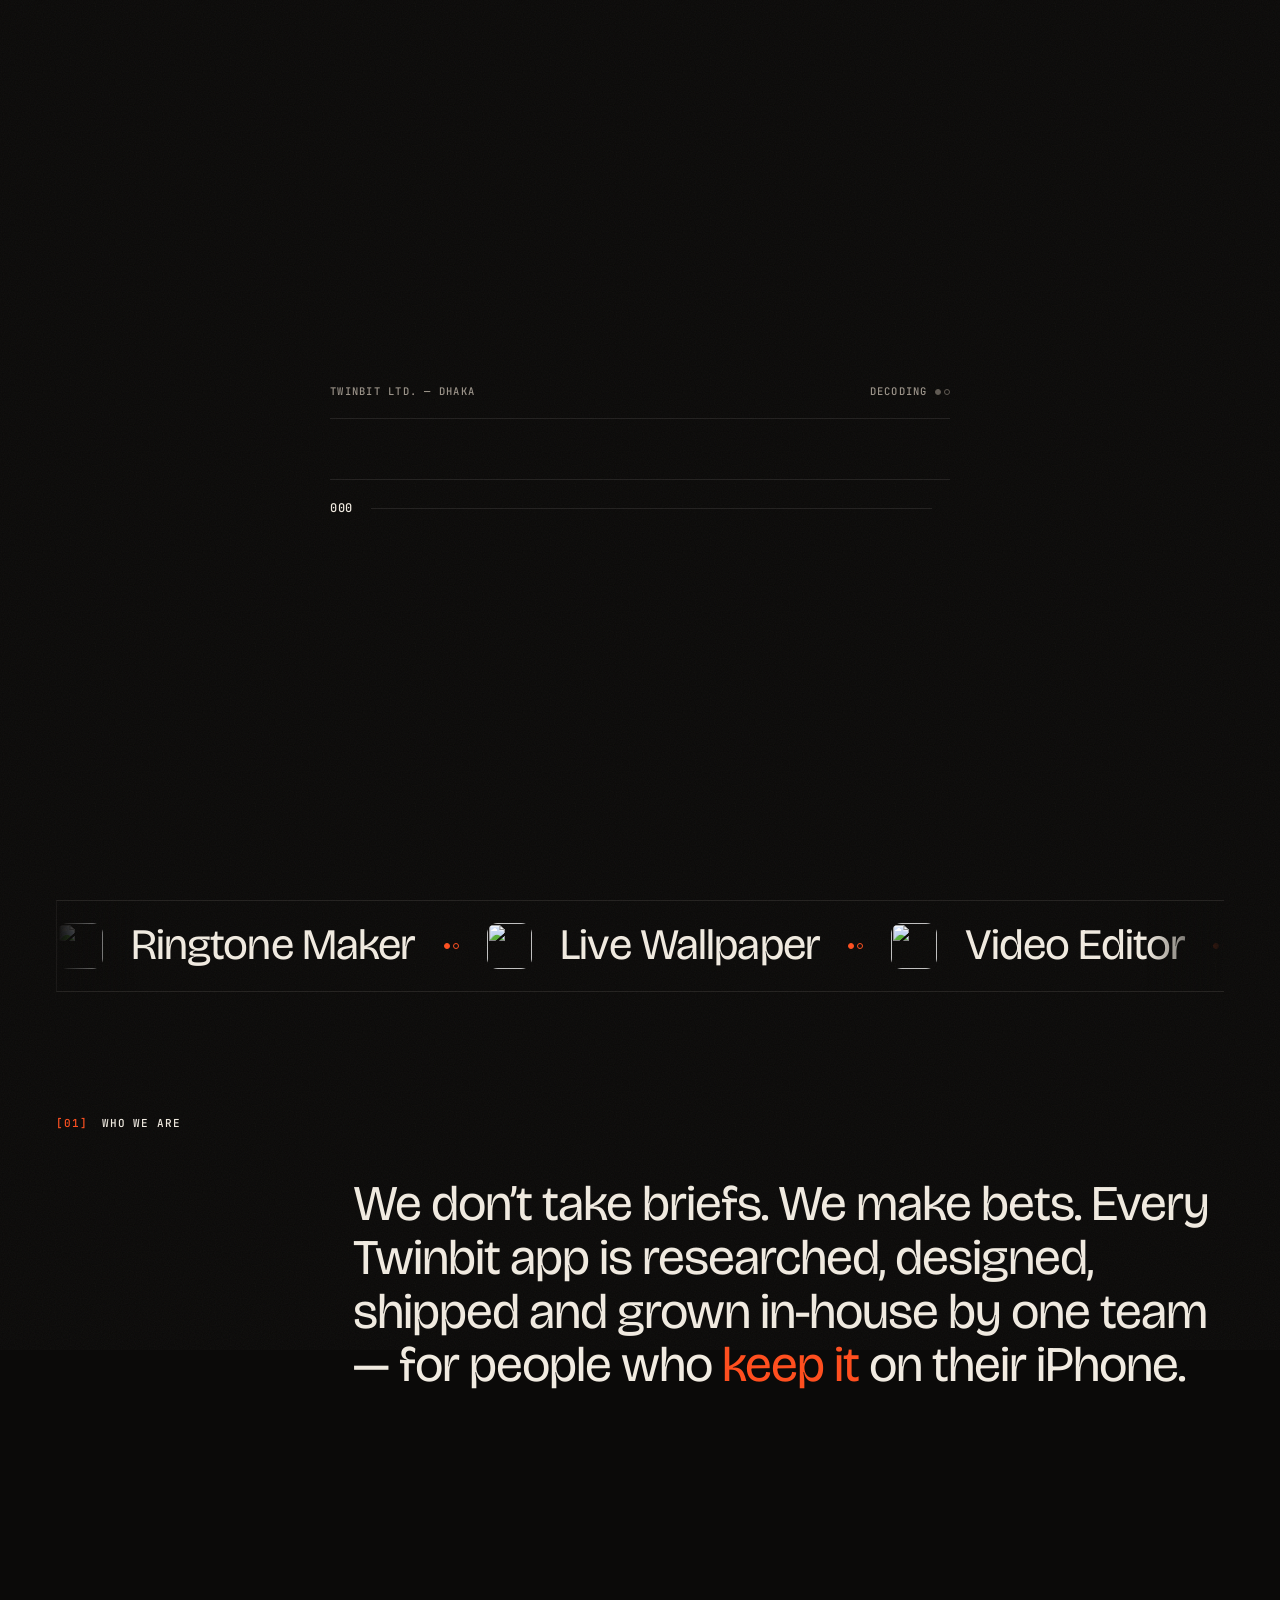
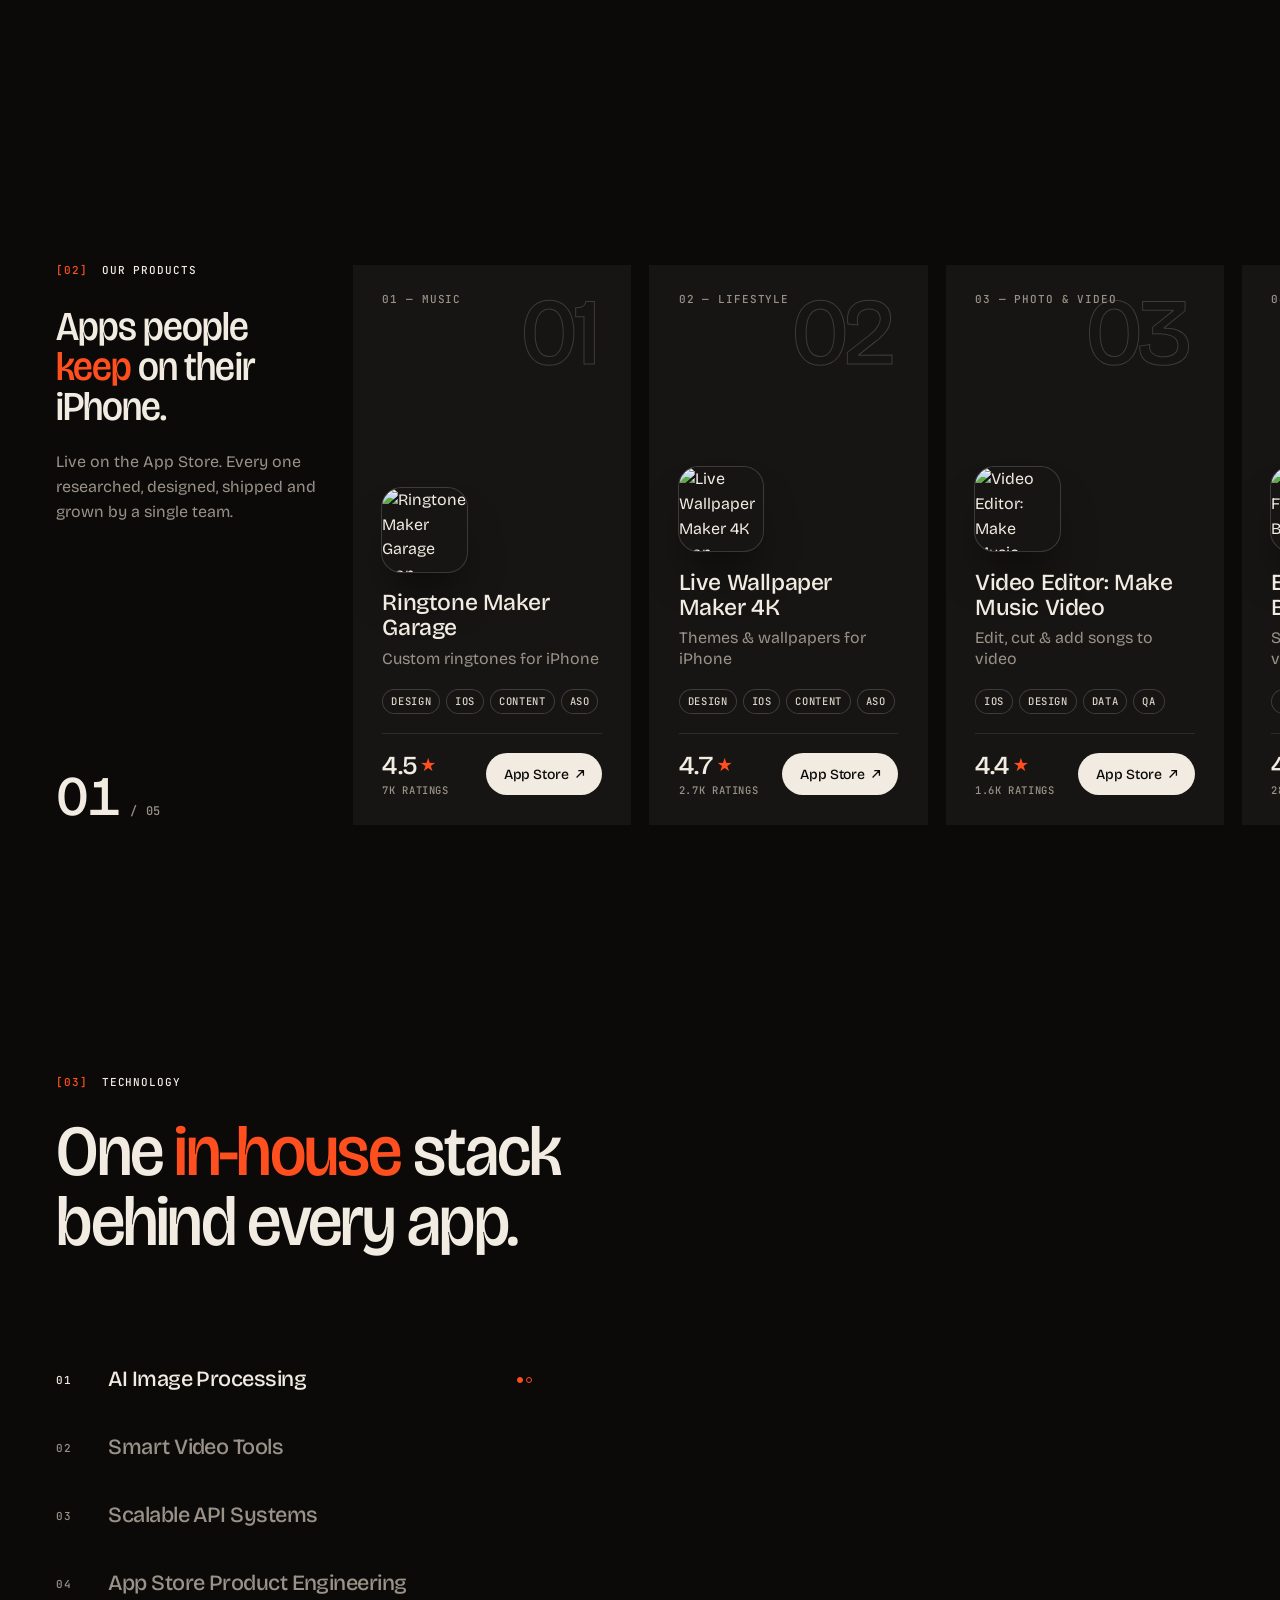
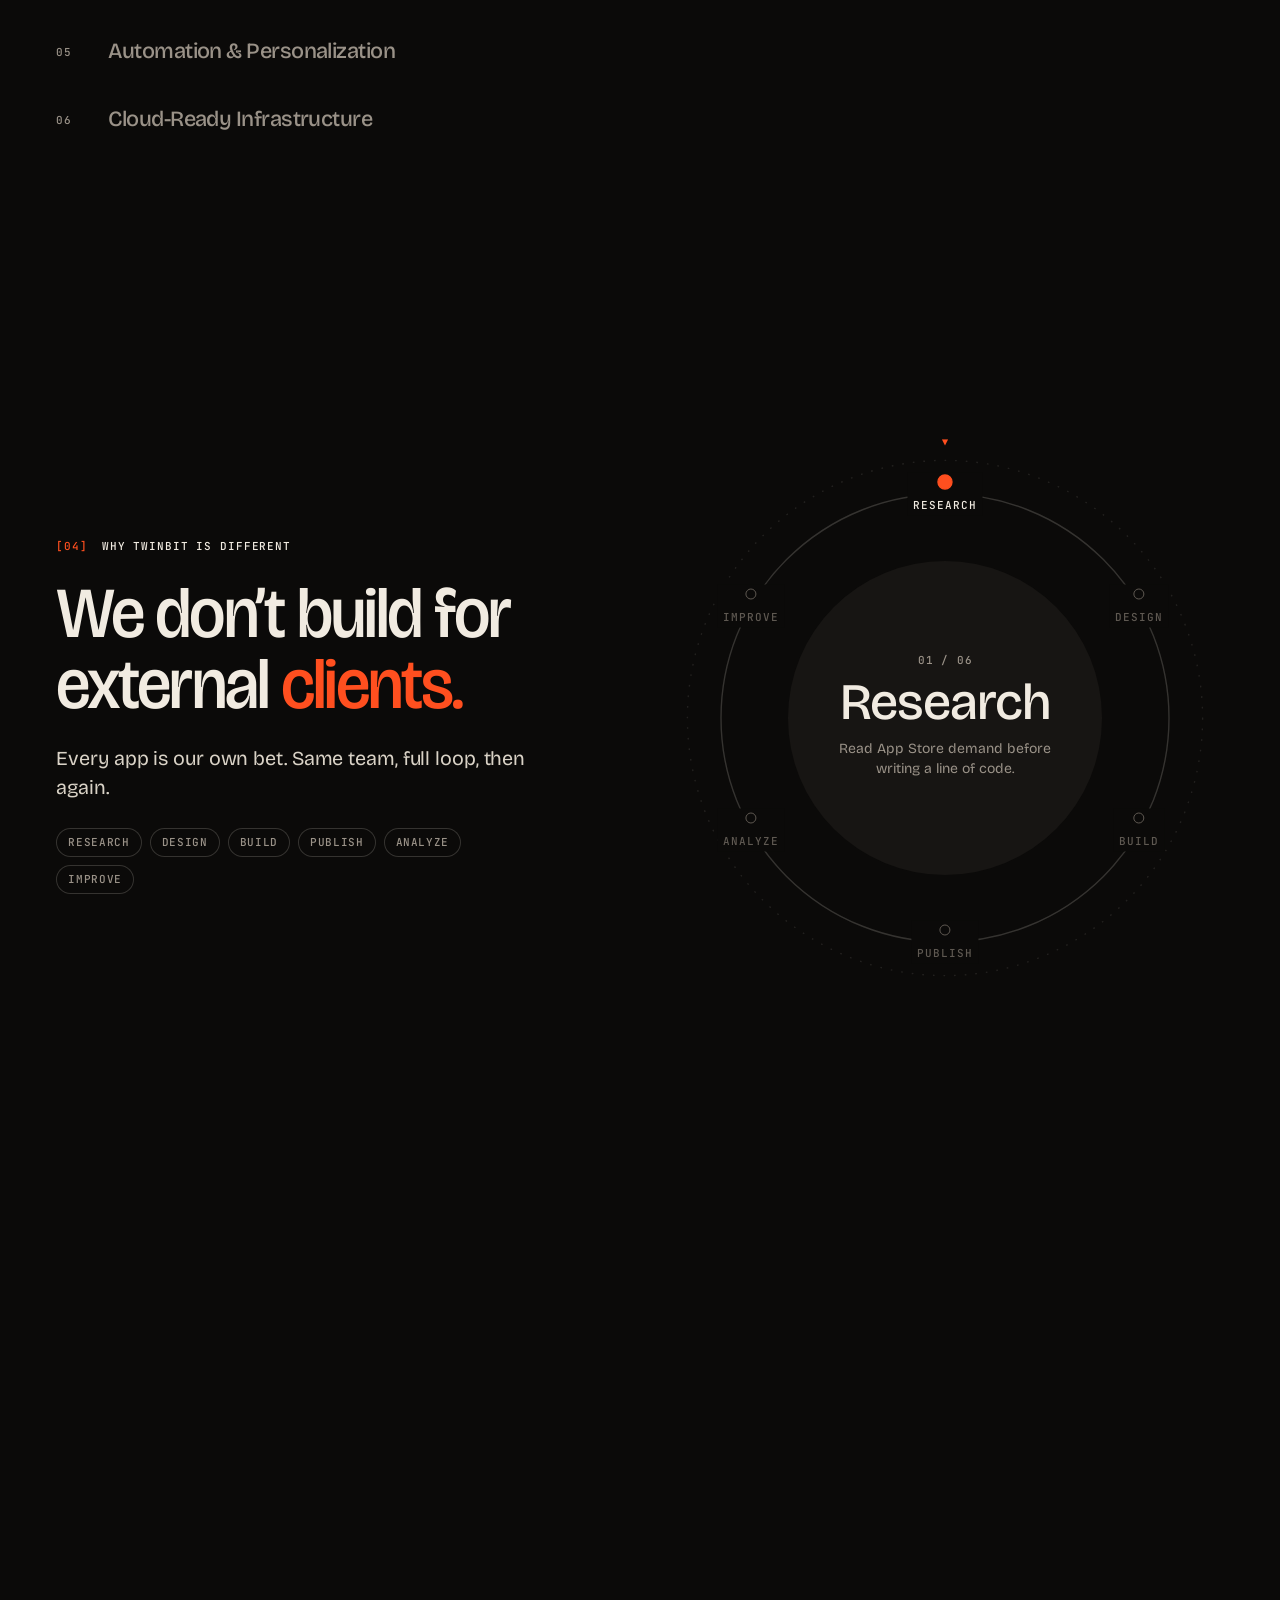
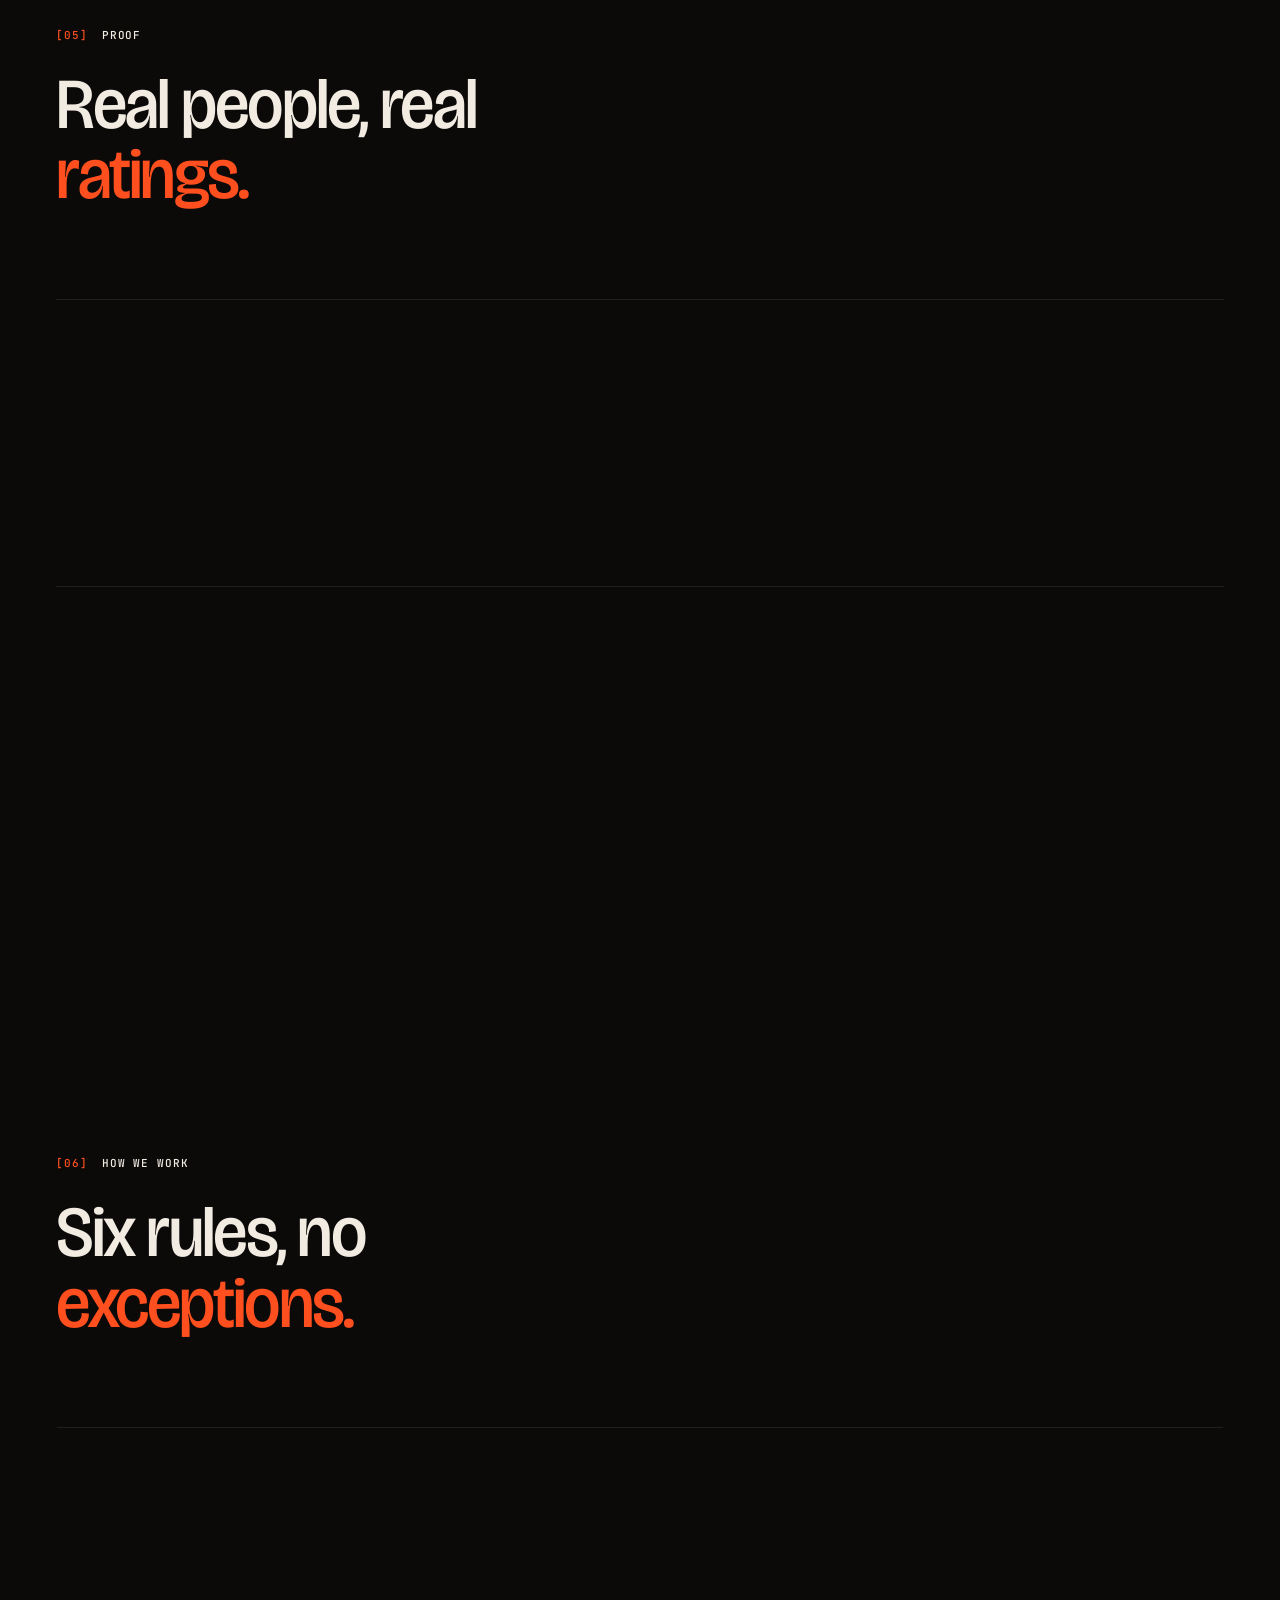
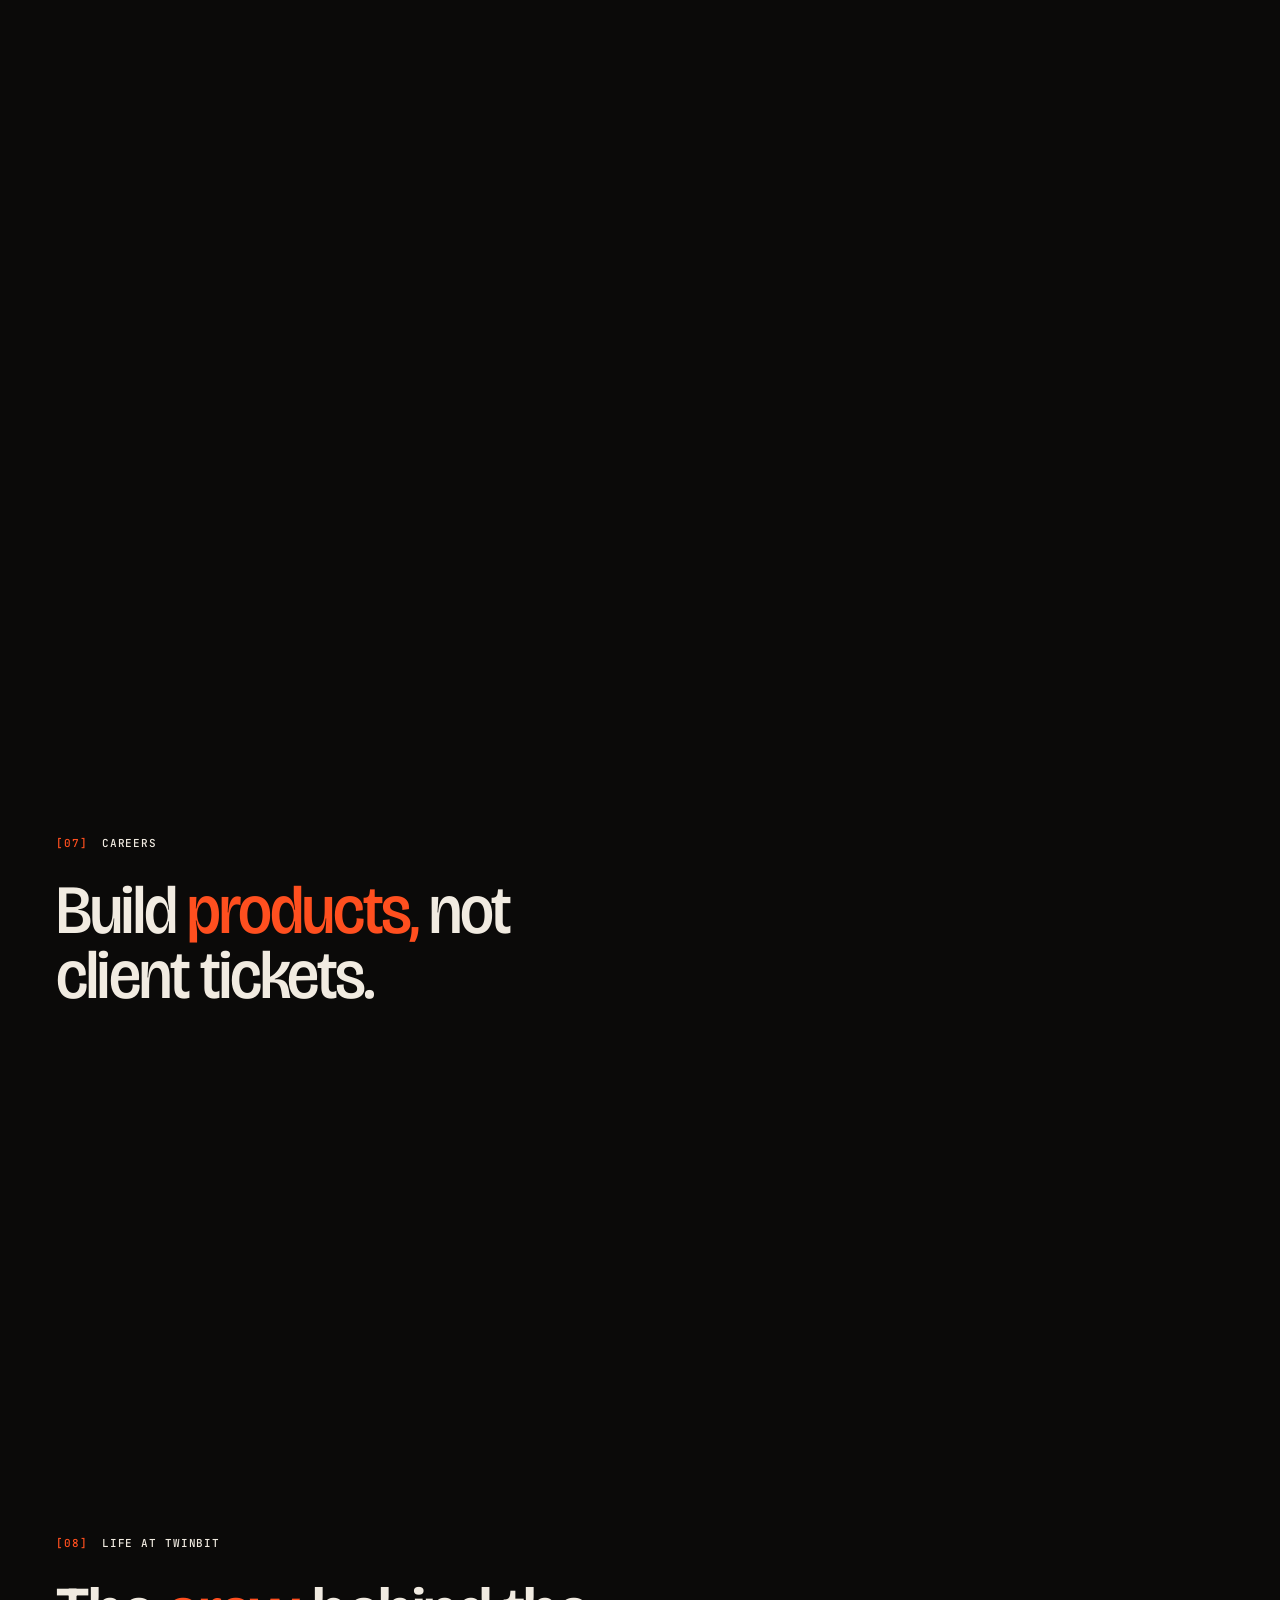
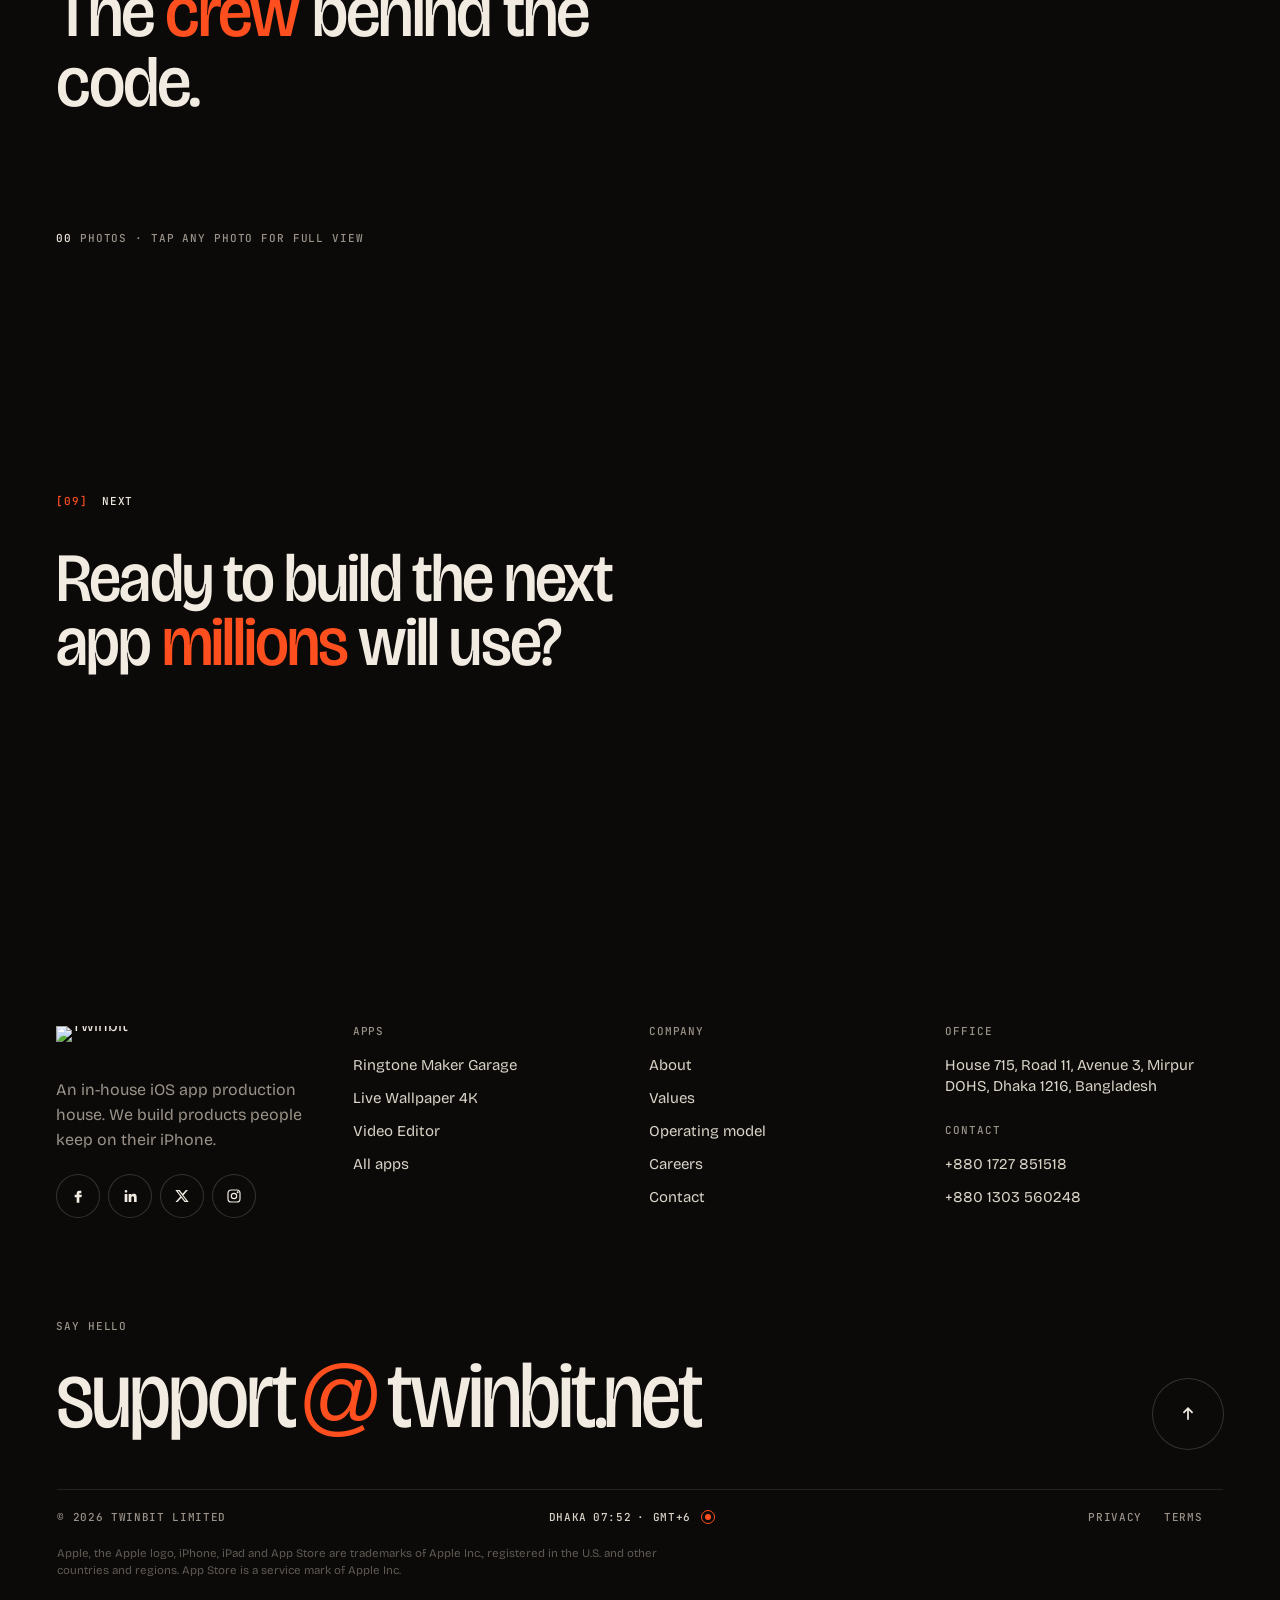
==== index.html @ 11b88d13 "Add files via upload" ====
<!doctype html>
<html lang="en" class="no-js">
<head>
<meta charset="utf-8">
<meta name="viewport" content="width=device-width,initial-scale=1,viewport-fit=cover">
<title>Twinbit — iOS app production house</title>
<meta name="description" content="Twinbit creates, publishes and grows its own iOS apps on the App Store, from Bangladesh, for global users. No client work.">
<meta name="theme-color" content="#0b0a09">
<link rel="preconnect" href="https://fonts.googleapis.com">
<link rel="preconnect" href="https://fonts.gstatic.com" crossorigin>
<link href="https://fonts.googleapis.com/css2?family=Bricolage+Grotesque:opsz,wdth,wght@12..96,75..100,300..700&family=Instrument+Serif:ital@0;1&family=JetBrains+Mono:wght@400;500;600&display=swap" rel="stylesheet">
<link rel="stylesheet" href="styles.css?v=1795187639">
<script>document.documentElement.classList.replace('no-js','js');
/* theme before first paint: saved choice, else dark (brand default) */
(function(){try{var t=localStorage.getItem('tb-theme');}catch(e){}var d=document.documentElement;d.dataset.theme=t==='light'?'light':'dark';document.querySelector('meta[name=theme-color]').content=d.dataset.theme==='light'?'#f3eee6':'#0b0a09';
try{if(sessionStorage.getItem('tb-pt')==='1'&&!matchMedia('(prefers-reduced-motion: reduce)').matches)d.classList.add('pt-in');sessionStorage.removeItem('tb-pt');}catch(e){}})();</script>
</head>
<body class="is-loading">
<a class="skip" href="#main">Skip to content</a>

<!-- ============ LOADER ============ -->
<div class="loader" id="loader" aria-hidden="true">
  <div class="loader__half loader__half--t"></div>
  <div class="loader__half loader__half--b"></div>
  <div class="loader__seam"></div>
  <div class="loader__stage">
    <div class="loader__core">
      <div class="loader__top"><span>Twinbit Ltd. — Dhaka</span><span>Decoding <span class="twin"><i></i><i></i></span></span></div>
      <div class="loader__code" id="loaderCode"></div>
      <div class="loader__bottom"><span class="loader__count" id="loaderCount">000</span><span class="loader__bar"><i id="loaderBar"></i></span></div>
    </div>
  </div>
</div>

<div class="grain" aria-hidden="true"></div>
<div class="gridlines" aria-hidden="true"><i></i><i></i><i></i><i></i></div>
<div class="cursor" aria-hidden="true"><span class="cursor__dot"></span><span class="cursor__lbl"></span></div>

<!-- ============ HEADER ============ -->
<header class="hdr" id="hdr">
  <a class="logo" href="#top" aria-label="Twinbit home"><img class="lg-dark" src="assets/logo.png" alt="Twinbit" width="112" height="33"><img class="lg-light" src="assets/logo-dark.png" alt="" width="112" height="33"></a>
  <nav class="nav" aria-label="Primary">
    <a href="#apps">Apps</a>
    <a href="#technology">Stack</a>
    <a href="#model">Model</a>
    <a href="#careers">Careers</a>
    <a href="#life">Life</a>
  </nav>
  <div class="hdr__end">
    <button class="theme-tg" id="themeTg" type="button" aria-label="Switch to white mode" title="Toggle theme (T)"><svg viewBox="0 0 24 24" aria-hidden="true"><mask id="tgMask"><rect x="-4" y="-4" width="32" height="32" fill="#fff"/><circle class="moon-cut" cx="17" cy="7" r="7" fill="#000"/></mask><circle class="sun-core" cx="12" cy="12" r="8" fill="currentColor" mask="url(#tgMask)"/><g class="rays" stroke="currentColor" stroke-width="1.8" stroke-linecap="round"><path d="M12 1.5v2.2M12 20.3v2.2M1.5 12h2.2M20.3 12h2.2M4.6 4.6l1.5 1.5M17.9 17.9l1.5 1.5M4.6 19.4l1.5-1.5M17.9 6.1l1.5-1.5"/></g></svg></button>
    <a class="btn btn--sm btn--signal" href="contact.html"><span class="roll"><span data-t="Contact Us">Contact Us</span></span><span class="ic"><svg viewBox="0 0 14 14"><path d="M3 11 11 3M5 3h6v6" stroke="currentColor" stroke-width="1.5" fill="none"/></svg></span></a>
    <button class="burger" id="burger" aria-label="Open menu" aria-expanded="false"><i></i><i></i></button>
  </div>
</header>

<div class="mmenu" id="mmenu">
  <nav aria-label="Mobile">
    <a href="#apps"><small>01</small><span>Apps</span></a>
    <a href="#technology"><small>02</small><span>Stack</span></a>
    <a href="#model"><small>03</small><span>Model</span></a>
    <a href="#careers"><small>04</small><span>Careers</span></a>
    <a href="#life"><small>05</small><span>Life</span></a>
    <a href="contact.html"><small>06</small><span>Contact</span></a>
  </nav>
  <div class="mmenu__foot">
    <a class="link" href="mailto:support@twinbit.net">support@twinbit.net</a>
  </div>
</div>

<nav class="rail" id="rail" aria-label="Sections">
  <a href="#top"><span>Intro</span><i></i></a>
  <a href="#about"><span>About</span><i></i></a>
  <a href="#apps"><span>Apps</span><i></i></a>
  <a href="#technology"><span>Stack</span><i></i></a>
  <a href="#model"><span>Model</span><i></i></a>
  <a href="#proof"><span>Proof</span><i></i></a>
  <a href="#values"><span>Values</span><i></i></a>
  <a href="#careers"><span>Careers</span><i></i></a>
  <a href="#life"><span>Life</span><i></i></a>
</nav>

<main id="main">

<!-- ============ HERO ============ -->
<section class="hero wrap" id="top" data-sec>
  <div class="hero__mask" aria-hidden="true"><i></i></div>
  <div class="hero__stage">
    <h1 class="hero__title" data-hero-title>
      <span class="hl hl--1" data-dir="-1"><span class="ln"><span>We build</span></span></span>
      <span class="hl hl--2" data-dir="1"><span class="ln"><span>iOS apps</span></span></span>
      <span class="hl hl--3" data-dir="-1"><span class="ln"><span>used by</span></span></span>
      <span class="hl hl--4" data-dir="1"><span class="ln"><span><em>millions.</em></span></span></span>
    </h1>
    <div class="hero__device" data-hero-phone>
      <div class="hero__halo" aria-hidden="true">
        <svg viewBox="0 0 100 100"><circle cx="50" cy="50" r="49.6" fill="none" style="stroke:var(--line)" stroke-width=".15"/><circle class="hero__dash" cx="50" cy="50" r="41" fill="none" style="stroke:var(--line)" stroke-width=".15" stroke-dasharray=".25 1.4"/><g class="hero__orbit"><circle cx="50" cy=".4" r="1.6" fill="rgba(255,79,31,.18)"/><circle cx="50" cy=".4" r=".55" fill="#ff4f1f"/></g></svg>
      </div>
      <div class="hero__tilt">
        <div class="phone">
          <img class="phone__img" src="assets/hero-phone.webp" alt="Twinbit apps on an iPhone home screen" width="900" height="1863" fetchpriority="high">
        </div>
      </div>
    </div>
  </div>
  <div class="hero__bar">
    <p class="lead hero__sub" data-hero-fade>Twinbit creates, publishes and grows its own apps on the App Store. Built in Bangladesh, used worldwide.</p>
    <div class="hero__meta label" data-hero-fade><span class="twin"><i></i><i></i></span>5 live apps · 40K+ ratings</div>
    <div class="hero__ctas" data-hero-fade>
      <a class="btn" href="#apps"><span class="roll"><span data-t="Explore Our Apps">Explore Our Apps</span></span><span class="ic"><svg viewBox="0 0 14 14"><path d="M3 11 11 3M5 3h6v6" stroke="currentColor" stroke-width="1.5" fill="none"/></svg></span></a>
      <a class="btn btn--ghost" href="#careers"><span class="roll"><span data-t="Join The Team">Join The Team</span></span><span class="ic"><svg viewBox="0 0 14 14"><path d="M3 11 11 3M5 3h6v6" stroke="currentColor" stroke-width="1.5" fill="none"/></svg></span></a>
    </div>
  </div>
</section>

<!-- ============ MARQUEE ============ -->
<div class="marq" aria-hidden="true">
  <div class="marq__track" id="marq">
    <div class="marq__item"><img src="assets/apps/ringtone-maker-garage.webp" alt="">Ringtone Maker<span class="twin"><i></i><i></i></span><img src="assets/apps/live-wallpaper-maker-4k.webp" alt="">Live Wallpaper<span class="twin"><i></i><i></i></span><img src="assets/apps/video-editor-make-music-video.webp" alt="">Video Editor<span class="twin"><i></i><i></i></span><img src="assets/apps/equalizer-fx-bass-booster.webp" alt="">Equalizer<span class="twin"><i></i><i></i></span><img src="assets/apps/photo-editor-filters.webp" alt="">Photo Editor<span class="twin"><i></i><i></i></span></div>
  </div>
</div>

<!-- ============ ABOUT ============ -->
<section class="about sec wrap" id="about" data-sec>
  <div class="grid">
    <div class="about__label sec-label"><span class="idx">[01]</span> Who we are</div>
    <p class="about__text" data-words>We don’t take briefs. We make bets. Every Twinbit app is researched, designed, shipped and grown in-house by one team — for people who <em>keep it</em> on their iPhone.</p>
    <div class="about__aside fade">
      <span class="twin twin--signal"><i></i><i></i></span>
      <p class="muted">An in-house iOS app production house in Mirpur DOHS, Dhaka. No agency model, no client tickets: the people who build a feature also own how it performs.</p>
    </div>
    <div class="about__card card fade"><div class="in">
      <span class="label">Operating rule</span>
      <p class="h3">Own the <em>outcome,</em> not the ticket.</p>
    </div></div>
  </div>
</section>

<!-- ============ APPS ============ -->
<section class="apps" id="apps" data-sec>
  <div class="sec-head sec-head-m wrap">
    <div class="sec-label"><span class="idx">[02]</span> Our products</div>
    <h2 class="d2">Apps people <em>keep</em> on their iPhone.</h2>
  </div>
  <div class="apps__pin" id="appsPin">
    <div class="apps__intro">
        <div class="sec-label"><span class="idx">[02]</span> Our products</div>
        <h2 class="d2" data-split>Apps people <em>keep</em> on their iPhone.</h2>
        <p class="muted" style="max-width:36ch">Live on the App Store. Every one researched, designed, shipped and grown by a single team.</p>
        <div>
          <div class="apps__count"><b id="appsIdx">01</b> / 05</div>
        </div>
      </div>
    <div class="apps__view">
    <div class="apps__track" id="appsTrack">

      <article class="app card" style="--tint:#ff3d8b"><div class="in">
        <div class="app__glow"></div>
        <span class="app__idx" aria-hidden="true">01</span>
        <div class="app__top"><span class="label">01 — Music</span></div>
        <div class="app__icon"><img src="assets/apps/ringtone-maker-garage.webp" alt="Ringtone Maker Garage icon" width="512" height="512" loading="lazy"></div>
        <div><h3 class="app__name">Ringtone Maker Garage</h3><p class="app__sub">Custom ringtones for iPhone</p></div>
        <div class="app__tags"><span>Design</span><span>iOS</span><span>Content</span><span>ASO</span></div>
        <div class="app__foot">
          <div class="rating" aria-label="Rated 4.5 out of 5 from 7K ratings"><span class="rating__num">4.5<i>★</i></span><span class="rating__meta">7K ratings</span></div>
          <a class="btn btn--sm" href="https://apps.apple.com/app/id1537772169" target="_blank" rel="noopener"><span class="roll"><span data-t="App Store">App Store</span></span><span class="ic"><svg viewBox="0 0 14 14"><path d="M3 11 11 3M5 3h6v6" stroke="currentColor" stroke-width="1.5" fill="none"/></svg></span></a>
        </div>
      </div></article>
      <article class="app card" style="--tint:#f5c84a"><div class="in">
        <div class="app__glow"></div>
        <span class="app__idx" aria-hidden="true">02</span>
        <div class="app__top"><span class="label">02 — Lifestyle</span></div>
        <div class="app__icon"><img src="assets/apps/live-wallpaper-maker-4k.webp" alt="Live Wallpaper Maker 4K icon" width="512" height="512" loading="lazy"></div>
        <div><h3 class="app__name">Live Wallpaper Maker 4K</h3><p class="app__sub">Themes &amp; wallpapers for iPhone</p></div>
        <div class="app__tags"><span>Design</span><span>iOS</span><span>Content</span><span>ASO</span></div>
        <div class="app__foot">
          <div class="rating" aria-label="Rated 4.7 out of 5 from 2.7K ratings"><span class="rating__num">4.7<i>★</i></span><span class="rating__meta">2.7K ratings</span></div>
          <a class="btn btn--sm" href="https://apps.apple.com/app/id1492247394" target="_blank" rel="noopener"><span class="roll"><span data-t="App Store">App Store</span></span><span class="ic"><svg viewBox="0 0 14 14"><path d="M3 11 11 3M5 3h6v6" stroke="currentColor" stroke-width="1.5" fill="none"/></svg></span></a>
        </div>
      </div></article>
      <article class="app card" style="--tint:#ff2f6d"><div class="in">
        <div class="app__glow"></div>
        <span class="app__idx" aria-hidden="true">03</span>
        <div class="app__top"><span class="label">03 — Photo &amp; Video</span></div>
        <div class="app__icon"><img src="assets/apps/video-editor-make-music-video.webp" alt="Video Editor: Make Music Video icon" width="512" height="512" loading="lazy"></div>
        <div><h3 class="app__name">Video Editor: Make Music Video</h3><p class="app__sub">Edit, cut &amp; add songs to video</p></div>
        <div class="app__tags"><span>iOS</span><span>Design</span><span>Data</span><span>QA</span></div>
        <div class="app__foot">
          <div class="rating" aria-label="Rated 4.4 out of 5 from 1.6K ratings"><span class="rating__num">4.4<i>★</i></span><span class="rating__meta">1.6K ratings</span></div>
          <a class="btn btn--sm" href="https://apps.apple.com/app/id1234142907" target="_blank" rel="noopener"><span class="roll"><span data-t="App Store">App Store</span></span><span class="ic"><svg viewBox="0 0 14 14"><path d="M3 11 11 3M5 3h6v6" stroke="currentColor" stroke-width="1.5" fill="none"/></svg></span></a>
        </div>
      </div></article>
      <article class="app card" style="--tint:#19c6ff"><div class="in">
        <div class="app__glow"></div>
        <span class="app__idx" aria-hidden="true">04</span>
        <div class="app__top"><span class="label">04 — Music</span></div>
        <div class="app__icon"><img src="assets/apps/equalizer-fx-bass-booster.webp" alt="Equalizer Fx: Bass Booster icon" width="512" height="512" loading="lazy"></div>
        <div><h3 class="app__name">Equalizer Fx: Bass Booster</h3><p class="app__sub">Speaker sound, headphone volume</p></div>
        <div class="app__tags"><span>Design</span><span>iOS</span><span>Data</span><span>ASO</span></div>
        <div class="app__foot">
          <div class="rating" aria-label="Rated 4.2 out of 5 from 28K ratings"><span class="rating__num">4.2<i>★</i></span><span class="rating__meta">28K ratings</span></div>
          <a class="btn btn--sm" href="https://apps.apple.com/app/id1084228340" target="_blank" rel="noopener"><span class="roll"><span data-t="App Store">App Store</span></span><span class="ic"><svg viewBox="0 0 14 14"><path d="M3 11 11 3M5 3h6v6" stroke="currentColor" stroke-width="1.5" fill="none"/></svg></span></a>
        </div>
      </div></article>
      <article class="app card" style="--tint:#b347ff"><div class="in">
        <div class="app__glow"></div>
        <span class="app__idx" aria-hidden="true">05</span>
        <div class="app__top"><span class="label">05 — Photo &amp; Video</span></div>
        <div class="app__icon"><img src="assets/apps/photo-editor-filters.webp" alt="Photo Editor &amp; Filters icon" width="512" height="512" loading="lazy"></div>
        <div><h3 class="app__name">Photo Editor &amp; Filters</h3><p class="app__sub">Splash, crop &amp; picture effects</p></div>
        <div class="app__tags"><span>Design</span><span>iOS</span><span>QA</span><span>ASO</span></div>
        <div class="app__foot">
          <div class="rating" aria-label="Rated 4.4 out of 5 from 1.9K ratings"><span class="rating__num">4.4<i>★</i></span><span class="rating__meta">1.9K ratings</span></div>
          <a class="btn btn--sm" href="https://apps.apple.com/app/id1086993088" target="_blank" rel="noopener"><span class="roll"><span data-t="App Store">App Store</span></span><span class="ic"><svg viewBox="0 0 14 14"><path d="M3 11 11 3M5 3h6v6" stroke="currentColor" stroke-width="1.5" fill="none"/></svg></span></a>
        </div>
      </div></article>
    </div>
    </div>
  </div>
</section>

<!-- ============ TECHNOLOGY ============ -->
<section class="tech sec wrap" id="technology" data-sec>
  <div class="sec-head">
    <div class="sec-label"><span class="idx">[03]</span> Technology</div>
    <h2 class="d2" data-split>One <em>in-house</em> stack behind every app.</h2>
    <p class="lead fade">AI, media processing, scalable APIs and automation, tuned for millions of users.</p>
  </div>
  <div class="tech__wrap">
    <div class="tech__list" role="tablist" aria-label="Technologies" id="techList">
      <button class="tech__item is-on" role="tab" aria-selected="true" data-i="0"><span class="n">01</span><span class="t">AI Image Processing</span><span class="twin"><i></i><i></i></span><span class="pg"></span></button>
      <button class="tech__item" role="tab" aria-selected="false" data-i="1"><span class="n">02</span><span class="t">Smart Video Tools</span><span class="twin"><i></i><i></i></span><span class="pg"></span></button>
      <button class="tech__item" role="tab" aria-selected="false" data-i="2"><span class="n">03</span><span class="t">Scalable API Systems</span><span class="twin"><i></i><i></i></span><span class="pg"></span></button>
      <button class="tech__item" role="tab" aria-selected="false" data-i="3"><span class="n">04</span><span class="t">App Store Product Engineering</span><span class="twin"><i></i><i></i></span><span class="pg"></span></button>
      <button class="tech__item" role="tab" aria-selected="false" data-i="4"><span class="n">05</span><span class="t">Automation &amp; Personalization</span><span class="twin"><i></i><i></i></span><span class="pg"></span></button>
      <button class="tech__item" role="tab" aria-selected="false" data-i="5"><span class="n">06</span><span class="t">Cloud-Ready Infrastructure</span><span class="twin"><i></i><i></i></span><span class="pg"></span></button>
    </div>
    <div class="tech__panel card fade" role="tabpanel" id="techPanel"><div class="in">
      <div class="tech__panel-top"><div class="bignum" id="techNum">01</div><span class="label" id="techTab">01 / 06</span></div>
      <h3 class="h3" id="techTitle">AI Image Processing</h3>
      <p class="muted" id="techDesc">Enhance, restore, edit and transform images with visual processing built for mobile-first experiences.</p>
      <span class="label tech__tag" id="techTag">Used in — Photo Editor, Wallpaper 4K</span>
    </div></div>
  </div>
</section>

<!-- ============ MODEL (dial) ============ -->
<section class="model" id="model" data-sec>
  <div class="model__stage">
    <div class="model__copy">
      <div class="sec-label"><span class="idx">[04]</span> Why Twinbit is different</div>
      <h2 class="d2" data-split>We don’t build for external <em>clients.</em></h2>
      <p class="lead">Every app is our own bet. Same team, full loop, then again.</p>
      <div class="model__pills" id="modelPills"><span>Research</span><span>Design</span><span>Build</span><span>Publish</span><span>Analyze</span><span>Improve</span></div>
    </div>
    <div class="model__dialbox">
      <div class="dial" id="dial">
        <svg viewBox="0 0 100 100" aria-hidden="true">
          <circle cx="50" cy="50" r="40" fill="none" style="stroke:var(--line-2)" stroke-width=".25"/>
          <circle cx="50" cy="50" r="46" fill="none" style="stroke:var(--line)" stroke-width=".25" stroke-dasharray=".3 1.6"/>
          <circle id="dialArc" cx="50" cy="50" r="40" fill="none" stroke="#ff4f1f" stroke-width=".5" stroke-dasharray="251.3" stroke-dashoffset="251.3" transform="rotate(-90 50 50)"/>
        </svg>
        <div class="dial__ring" id="dialRing"></div>
        <span class="dial__arrow">▼</span>
        <div class="dial__center">
          <span class="label" id="dialIdx">01 / 06</span>
          <span class="dial__step" id="dialStep">Research</span>
          <span class="dial__desc" id="dialDesc">Read App Store demand before writing a line of code.</span>
        </div>
      </div>
    </div>
  </div>
</section>

<!-- ============ PROOF ============ -->
<section class="proof sec wrap" id="proof" data-sec>
  <div class="sec-head">
    <div class="sec-label"><span class="idx">[05]</span> Proof</div>
    <h2 class="d2" data-split>Real people, real <em>ratings.</em></h2>
    <p class="lead fade">Only verified figures are shown.</p>
  </div>
  <div class="proof__stats">
    <div class="pstat fade"><span class="pstat__k label"><span>01</span>Ratings</span><div class="pstat__num"><span data-count="40">0</span>K<em class="gl" aria-label="plus"><svg viewBox="0 0 20 20"><path d="M10 1v18M1 10h18" stroke="currentColor" stroke-width="3.2" fill="none"/></svg></em></div><p class="pstat__d">App Store ratings across our apps</p></div>
    <div class="pstat fade"><span class="pstat__k label"><span>02</span>Top rating</span><div class="pstat__num"><span data-count="4.6" data-dec="1">0</span><em class="gl" aria-label="stars"><svg viewBox="0 0 20 20"><path d="M10 .8l2.75 6.2 6.75.62-5.1 4.48 1.5 6.6L10 15.3 4.1 18.7l1.5-6.6L.5 7.62 7.25 7z" fill="currentColor"/></svg></em></div><p class="pstat__d">Highest-rated Twinbit app</p></div>
    <i class="proof__rule" aria-hidden="true"></i>
    <div class="pstat fade"><span class="pstat__k label"><span>03</span>Live apps</span><div class="pstat__num"><span data-count="5" data-pad="2">0</span></div><p class="pstat__d">iOS apps, all built in-house</p></div>
    <div class="pstat fade"><span class="pstat__k label"><span>04</span>Client work</span><div class="pstat__num"><span data-count="0" data-pad="2">00</span></div><p class="pstat__d">External client projects. By design.</p></div>
  </div>
  <div class="voice">
    <div class="voice__side fade">
      <span class="label">What users say</span>
      <div class="voice__ctrl">
        <button class="voice__btn ic-o" id="vPrev" aria-label="Previous review"><svg viewBox="0 0 14 14"><path d="M12 7H2M6 3 2 7l4 4" stroke="currentColor" stroke-width="1.5" fill="none"/></svg></button>
        <button class="voice__btn ic-o" id="vNext" aria-label="Next review"><svg viewBox="0 0 14 14"><path d="M2 7h10M8 3l4 4-4 4" stroke="currentColor" stroke-width="1.5" fill="none"/></svg></button>
        <span class="voice__count"><b id="vIdx">01</b> / 06</span>
      </div>
      <div class="voice__prog"><i id="vProg"></i></div>
    </div>
    <figure class="voice__main fade"><i class="voice__cover" aria-hidden="true"></i>
      <blockquote class="voice__q" id="vQ" aria-live="polite"></blockquote>
      <figcaption class="voice__by"><span class="stars" aria-label="5 stars">★★★★★</span><span class="label label--bone" id="vBy"></span><span class="label">Verified App Store review</span></figcaption>
    </figure>
  </div>
</section>

<!-- ============ VALUES ============ -->
<section class="values sec wrap" id="values" data-sec>
  <div class="sec-head">
    <div class="sec-label"><span class="idx">[06]</span> How we work</div>
    <h2 class="d2" data-split>Six rules, no <em>exceptions.</em></h2>
    <p class="lead fade">A small, focused crew working to a high bar.</p>
  </div>
  <div class="values__list">
    <div class="val fade"><span class="n">01</span><span class="t"><span><span class="a">Data-driven</span><span class="b">Data-driven</span></span></span><p class="d">We decide with numbers, from research demand to release metrics.</p></div>
    <div class="val fade"><span class="n">02</span><span class="t"><span><span class="a">Ownership</span><span class="b">Ownership</span></span></span><p class="d">You ship features and own their outcomes, not tickets.</p></div>
    <div class="val fade"><span class="n">03</span><span class="t"><span><span class="a">Ambition</span><span class="b">Ambition</span></span></span><p class="d">We aim for products millions choose to keep.</p></div>
    <div class="val fade"><span class="n">04</span><span class="t"><span><span class="a">Quality</span><span class="b">Quality</span></span></span><p class="d">A high bar on every detail that reaches the user.</p></div>
    <div class="val fade"><span class="n">05</span><span class="t"><span><span class="a">Creativity</span><span class="b">Creativity</span></span></span><p class="d">New categories and ideas start from inside the team.</p></div>
    <div class="val fade"><span class="n">06</span><span class="t"><span><span class="a">Challenge</span><span class="b">Challenge</span></span></span><p class="d">Hard problems, solved by a small focused crew.</p></div>
  </div>
</section>

<!-- ============ CAREERS ============ -->
<section class="careers sec wrap" id="careers" data-sec>
  <div class="careers__grid">
    <div class="careers__head">
      <div class="sec-label"><span class="idx">[07]</span> Careers</div>
      <h2 class="d1" data-split>Build <em>products,</em> not client tickets.</h2>
    </div>
    <div class="careers__side fade">
      <span class="label">Teams hiring across</span>
      <div class="chips">
        <a class="chip" href="careers.html#roles">iOS</a><a class="chip" href="careers.html#roles">Data</a><a class="chip" href="careers.html#roles">Design</a><a class="chip" href="careers.html#roles">ASO</a><a class="chip" href="careers.html#roles">QA</a><a class="chip" href="careers.html#roles">Product</a><a class="chip" href="careers.html#roles">Backend / API</a>
      </div>
      <a class="btn" href="careers.html#roles"><span class="roll"><span data-t="See Open Positions">See Open Positions</span></span><span class="ic"><svg viewBox="0 0 14 14"><path d="M3 11 11 3M5 3h6v6" stroke="currentColor" stroke-width="1.5" fill="none"/></svg></span></a>
    </div>
    <div class="perks">
      <div class="perk fade"><span class="twin"><i></i><i></i></span>Weekly holidays</div>
      <div class="perk fade"><span class="twin"><i></i><i></i></span>Lunch &amp; snacks</div>
      <div class="perk fade"><span class="twin"><i></i><i></i></span>Festival bonuses</div>
      <div class="perk fade"><span class="twin"><i></i><i></i></span>Salary review</div>
      <div class="perk fade"><span class="twin"><i></i><i></i></span>Recreation</div>
      <div class="perk fade"><span class="twin"><i></i><i></i></span>Annual tour</div>
    </div>
  </div>
</section>

<!-- ============ LIFE ============ -->
<section class="life sec wrap" id="life" data-sec>
  <div class="sec-head">
    <div class="sec-label"><span class="idx">[08]</span> Life at Twinbit</div>
    <h2 class="d2" data-split>The <em>crew</em> behind the code.</h2>
    <p class="lead fade">Mirpur DOHS, Dhaka. Celebrations, long whiteboard sessions, Friday football.</p>
  </div>
  <div class="gal" id="gal" data-cursor-root>
    <div class="gal__grid" id="galGrid"></div>
    <div class="gal__bar">
      <span class="label"><b id="galCount">00</b> photos · tap any photo for full view</span>
      <button class="btn btn--ghost btn--sm" id="galMore" hidden><span class="roll"><span data-t="Show All Photos">Show All Photos</span></span><span class="ic"><svg viewBox="0 0 14 14"><path d="M3 11 11 3M5 3h6v6" stroke="currentColor" stroke-width="1.5" fill="none"/></svg></span></button>
    </div>
  </div>
</section>

<!-- ============ CTA ============ -->
<section class="cta wrap" id="cta">
  <div class="cta__inner">
    <div class="sec-label" style="grid-column:1/-1"><span class="idx">[09]</span> Next</div>
    <h2 class="d1" data-split>Ready to build the next app <em>millions</em> will use?</h2>
    <div class="cta__row">
      <p class="lead fade" style="max-width:34ch">Send your resume. If you like owning outcomes, you’ll like it here.</p>
      <div class="cta__btns fade">
        <a class="btn" href="careers.html#roles"><span class="roll"><span data-t="View Open Roles">View Open Roles</span></span><span class="ic"><svg viewBox="0 0 14 14"><path d="M3 11 11 3M5 3h6v6" stroke="currentColor" stroke-width="1.5" fill="none"/></svg></span></a>
        <a class="btn btn--ghost" href="mailto:career.twinbit@gmail.com"><span class="roll"><span data-t="Send Resume">Send Resume</span></span><span class="ic"><svg viewBox="0 0 14 14"><path d="M3 11 11 3M5 3h6v6" stroke="currentColor" stroke-width="1.5" fill="none"/></svg></span></a>
      </div>
    </div>
  </div>
</section>
</main>

<!-- ============ FOOTER ============ -->
<footer class="ftr wrap">
  <div class="ftr__grid">
    <div class="ftr__brand">
      <a class="logo" href="#top" aria-label="Twinbit home"><img class="lg-dark" src="assets/logo.png" alt="Twinbit" width="112" height="33"><img class="lg-light" src="assets/logo-dark.png" alt="" width="112" height="33"></a>
      <p class="muted" style="max-width:34ch">An in-house iOS app production house. We build products people keep on their iPhone.</p>
      <div class="socials">
        <a href="https://www.facebook.com/twinbitltd" aria-label="Facebook" target="_blank" rel="noopener"><svg viewBox="0 0 24 24" fill="currentColor"><path d="M14 8h3V4h-3c-2.8 0-4 1.8-4 4.3V10H7v4h3v8h4v-8h3l1-4h-4V8.6c0-.4.3-.6 1-.6Z"/></svg></a>
        <a href="https://www.linkedin.com/company/twinbit-limited" aria-label="LinkedIn" target="_blank" rel="noopener"><svg viewBox="0 0 24 24" fill="currentColor"><path d="M4 9h4v12H4zM6 3a2 2 0 1 1 0 4 2 2 0 0 1 0-4Zm4 6h3.8v1.7c.6-1 1.9-2 3.9-2 4 0 4.3 2.6 4.3 6V21h-4v-5.5c0-1.4 0-3-1.9-3s-2.1 1.4-2.1 2.9V21h-4Z"/></svg></a>
        <a href="https://x.com/twinbitlimited" aria-label="X" target="_blank" rel="noopener"><svg viewBox="0 0 24 24" fill="currentColor"><path d="M17.8 3h3.1l-6.8 7.8L22 21h-6.2l-4.9-6.4L5.3 21H2.2l7.3-8.3L2 3h6.4l4.4 5.8Zm-1.1 16.2h1.7L7.4 4.7H5.6Z"/></svg></a>
        <a href="https://www.instagram.com/twinbitlimited" aria-label="Instagram" target="_blank" rel="noopener"><svg viewBox="0 0 24 24" fill="none" stroke="currentColor" stroke-width="1.8"><rect x="3" y="3" width="18" height="18" rx="5"/><circle cx="12" cy="12" r="4"/><circle cx="17.5" cy="6.5" r=".6" fill="currentColor"/></svg></a>
      </div>
    </div>
    <div class="ftr__col"><h4 class="label">Apps</h4><a href="https://apps.apple.com/app/id1537772169">Ringtone Maker Garage</a><a href="https://apps.apple.com/app/id1492247394">Live Wallpaper 4K</a><a href="https://apps.apple.com/app/id1234142907">Video Editor</a><a href="https://twinbit.net/apps">All apps</a></div>
    <div class="ftr__col"><h4 class="label">Company</h4><a href="https://twinbit.net/company">About</a><a href="https://twinbit.net/company#values">Values</a><a href="https://twinbit.net/company#operating-model">Operating model</a><a href="careers.html">Careers</a><a href="contact.html">Contact</a></div>
    <div class="ftr__col ftr__col--stack"><div class="ftr__sub"><h4 class="label">Office</h4><address>House 715, Road 11, Avenue 3, Mirpur DOHS, Dhaka 1216, Bangladesh</address></div><div class="ftr__sub"><h4 class="label">Contact</h4><a href="tel:+8801727851518">+880 1727 851518</a><a href="tel:+8801303560248">+880 1303 560248</a></div></div>
  </div>
  <div class="ftr__lower">
    <div class="ftr__sign">
      <span class="label">Say hello</span>
      <a class="ftr__mail" href="mailto:support@twinbit.net"><span>support<em class="at">@</em>twinbit.net</span></a>
      <a class="ftr__top ic-o" href="#top" aria-label="Back to top"><svg viewBox="0 0 14 14"><path d="M7 12V2M3 6l4-4 4 4" stroke="currentColor" stroke-width="1.5" fill="none"/></svg></a>
    </div>
    <div class="ftr__bottom">
      <p>© 2026 Twinbit Limited</p>
      <p class="ftr__clock">Dhaka <span id="clock2">--:--</span> · GMT+6<span class="pulse"></span></p>
      <p class="ftr__legal-links"><a href="https://twinbit.net/privacy-policy">Privacy</a><a href="https://twinbit.net/terms">Terms</a></p>
    </div>
    <p class="ftr__legal">Apple, the Apple logo, iPhone, iPad and App Store are trademarks of Apple Inc., registered in the U.S. and other countries and regions. App Store is a service mark of Apple Inc.</p>
  </div>
</footer>

<div class="viewer" id="viewer" role="dialog" aria-modal="true" aria-label="Photo viewer" hidden>
  <div class="viewer__top">
    <span class="label"><b id="vwIdx">01</b> / <span id="vwTotal">03</span></span>
    <span class="label label--bone" id="vwCap"></span>
    <button class="viewer__close ic-o" id="vwClose" aria-label="Close viewer"><svg viewBox="0 0 14 14"><path d="M3 3l8 8M11 3l-8 8" stroke="currentColor" stroke-width="1.5" fill="none"/></svg></button>
  </div>
  <div class="viewer__stage" id="vwStage">
    <button class="viewer__nav viewer__nav--prev ic-o" id="vwPrev" aria-label="Previous photo"><svg viewBox="0 0 14 14"><path d="M12 7H2M6 3 2 7l4 4" stroke="currentColor" stroke-width="1.5" fill="none"/></svg></button>
    <figure class="viewer__fig"><img id="vwImg" alt=""></figure>
    <button class="viewer__nav viewer__nav--next ic-o" id="vwNext" aria-label="Next photo"><svg viewBox="0 0 14 14"><path d="M2 7h10M8 3l4 4-4 4" stroke="currentColor" stroke-width="1.5" fill="none"/></svg></button>
  </div>
  <div class="viewer__thumbs" id="vwThumbs"></div>
</div>

<script src="assets/pt.js?v=1795187639"></script>
<script src="https://cdn.jsdelivr.net/npm/gsap@3.12.5/dist/gsap.min.js"></script>
<script src="https://cdn.jsdelivr.net/npm/gsap@3.12.5/dist/ScrollTrigger.min.js"></script>
<script src="https://cdn.jsdelivr.net/npm/lenis@1.1.13/dist/lenis.min.js"></script>
<script src="hero-trail.js?v=1795187639"></script>
<script src="assets/life/gallery.js?v=1795187639"></script>
<script src="assets/logo-letters.js?v=1795187639"></script>
<script src="app.js?v=1795187639"></script>
</body>
</html>
---- styles.css ----
/* ==========================================================================
   TWINBIT — dark design system
   Pattern: six-column hairline grid + twin dot (●○ bit state) + sharp cards.
   ========================================================================== */
:root{
  /* colour */
  --ink:#0b0a09; --ink-2:#121110; --ink-3:#191715; --ink-4:#23201d;
  --bone:#f1ebe1; --bone-2:#d9d2c6; --mute:#9a9288; --dim:#5f5952;
  --line:rgba(241,235,225,.10); --grid:rgba(241,235,225,.055); --line-2:rgba(241,235,225,.18); --line-3:rgba(241,235,225,.32);
  --signal:#ff4f1f; --signal-soft:rgba(255,79,31,.14); --ember:#1d0b05;
  --phone-ds:0 22px 30px rgba(0,0,0,.42);
  --card:#171513; --card-h:#1c1a17; --glass:rgba(25,23,21,.66); --halo-a:.22;
  color-scheme:dark;
  /* type */
  --f-sans:"Bricolage Grotesque",ui-sans-serif,system-ui,sans-serif;
  --f-serif:"Instrument Serif",ui-serif,Georgia,serif;
  --f-mono:"JetBrains Mono",ui-monospace,Menlo,monospace;
  --t-mega:clamp(96px,24.5vw,440px);
  --t-d1:clamp(48px,8.2vw,148px);
  --t-d2:clamp(38px,5.6vw,96px);
  --t-h3:clamp(24px,2.4vw,38px);
  --t-lead:clamp(18px,1.55vw,24px);
  --t-body:16px; --t-small:14px; --t-label:11px;
  /* space */
  --mx:clamp(20px,4.4vw,72px); --gut:clamp(12px,1.4vw,24px);
  --sec:clamp(96px,14vh,180px);
  --r:2px;
  /* motion */
  --e-out:cubic-bezier(.16,1,.3,1);
  --e-ui:cubic-bezier(.2,.6,.35,1);
  --e-wipe:cubic-bezier(.77,0,.175,1);
  --d-ui:.5s; --d-rev:1.1s;
}
/* ---------- white mode ---------- */
[data-theme=light]{
  --ink:#f3eee6; --ink-2:#ece6dc; --ink-3:#e4ddd1; --ink-4:#d8d0c3;
  --bone:#16130f; --bone-2:#3b362f; --mute:#665e54; --dim:#80786d;
  --line:rgba(22,19,15,.11); --grid:rgba(22,19,15,.075); --line-2:rgba(22,19,15,.18); --line-3:rgba(22,19,15,.32);
  --signal:#f2481a; --signal-soft:rgba(242,72,26,.12);
  --phone-ds:0 14px 22px rgba(60,40,20,.15);
  --card:#ebe4d9; --card-h:#e4dccf; --glass:rgba(236,230,220,.72); --halo-a:.16;
  color-scheme:light;
}
/* theme-specific assets */
.logo .lg-light{display:none}
[data-theme=light] .logo .lg-dark{display:none}
[data-theme=light] .logo .lg-light{display:block}
/* the photo viewer and the phone stay dark in both themes */
.viewer{--ink:#0b0a09;--bone:#f1ebe1;--bone-2:#d9d2c6;--mute:#9a9288;--line:rgba(241,235,225,.10);--line-2:rgba(241,235,225,.18);--line-3:rgba(241,235,225,.32);color:var(--bone)}
/* theme toggle */
.theme-tg{position:relative;width:42px;height:42px;border-radius:50%;flex:none;display:grid;place-items:center;color:var(--bone);background:var(--glass);backdrop-filter:blur(12px);-webkit-backdrop-filter:blur(12px);box-shadow:inset 0 0 0 1px var(--line-2);transition:box-shadow .5s var(--e-ui),color .5s var(--e-ui)}
.theme-tg:hover{box-shadow:inset 0 0 0 1px var(--line-3)}
.theme-tg svg{width:18px;height:18px;overflow:visible}
.theme-tg .sun-core{transform-origin:12px 12px;transition:transform .7s var(--e-out)}
.theme-tg .moon-cut{transition:transform .7s var(--e-out)}
.theme-tg .rays{transform-origin:12px 12px;transition:transform .7s var(--e-out),opacity .4s var(--e-ui)}
[data-theme=light] .theme-tg .sun-core{transform:scale(.62)}
[data-theme=light] .theme-tg .moon-cut{transform:translate(9px,-9px)}
.theme-tg .rays{opacity:0;transform:rotate(-45deg) scale(.6)}
[data-theme=light] .theme-tg .rays{opacity:1;transform:none}
html.theming *,html.theming *::before,html.theming *::after{transition:background-color .5s var(--e-ui),color .5s var(--e-ui),border-color .5s var(--e-ui),box-shadow .5s var(--e-ui),fill .5s,stroke .5s!important}
::view-transition-old(root),::view-transition-new(root){animation:none;mix-blend-mode:normal}
::view-transition-new(root){z-index:2}

*,*::before,*::after{box-sizing:border-box;margin:0;padding:0}
html{overflow-x:clip;-webkit-text-size-adjust:100%;scrollbar-width:thin;scrollbar-color:var(--ink-4) var(--ink)}
html.lenis,html.lenis body{height:auto}
.lenis.lenis-smooth{scroll-behavior:auto!important}
body{background:var(--ink);color:var(--bone);font:400 var(--t-body)/1.55 var(--f-sans);font-variation-settings:"opsz" 14;
  -webkit-font-smoothing:antialiased;-moz-osx-font-smoothing:grayscale;text-rendering:optimizeLegibility;font-kerning:normal}
body.is-loading{overflow:hidden}
img{display:block;max-width:100%;height:auto}
a{color:inherit;text-decoration:none}
button{font:inherit;color:inherit;background:none;border:0;cursor:pointer}
em{font-style:normal;color:var(--signal)}
::selection{background:var(--signal);color:var(--ink)}
:focus-visible{outline:1px solid var(--signal);outline-offset:4px}
[hidden]{display:none!important}
.skip{position:fixed;left:12px;top:-60px;z-index:999;background:var(--bone);color:var(--ink);padding:10px 14px;font:500 12px var(--f-mono);transition:top .4s var(--e-ui)}
.skip:focus{top:12px}
.sr{position:absolute;width:1px;height:1px;overflow:hidden;clip:rect(0 0 0 0)}

/* grain */
.grain{position:fixed;inset:-50%;z-index:250;pointer-events:none;opacity:.045;
  background-image:url("data:image/svg+xml,%3Csvg xmlns='http://www.w3.org/2000/svg' width='160' height='160'%3E%3Cfilter id='n'%3E%3CfeTurbulence type='fractalNoise' baseFrequency='.85' numOctaves='2' stitchTiles='stitch'/%3E%3C/filter%3E%3Crect width='100%25' height='100%25' filter='url(%23n)'/%3E%3C/svg%3E");
  animation:grain 1.2s steps(6) infinite}
@keyframes grain{0%{transform:translate(0,0)}20%{transform:translate(-3%,2%)}40%{transform:translate(2%,-3%)}60%{transform:translate(-2%,-1%)}80%{transform:translate(3%,3%)}100%{transform:translate(0,0)}}

/* ---------- primitives ---------- */
.wrap{padding-inline:var(--mx)}
.grid{display:grid;grid-template-columns:repeat(12,minmax(0,1fr));column-gap:var(--gut)}
.label{font:500 var(--t-label)/1 var(--f-mono);letter-spacing:.08em;text-transform:uppercase;color:var(--mute)}
.label--bone{color:var(--bone)}
.sec-label{display:flex;align-items:center;gap:14px;font:500 var(--t-label)/1 var(--f-mono);letter-spacing:.08em;text-transform:uppercase;color:var(--bone)}
.sec-label .idx{color:var(--signal)}
.lead{font-size:var(--t-lead);line-height:1.45;color:var(--bone-2);font-variation-settings:"opsz" 24;letter-spacing:-.005em}
.muted{color:var(--mute)}
.d1{font-size:var(--t-d1);line-height:.94;letter-spacing:-.028em;font-weight:500;font-variation-settings:"opsz" 96,"wdth" 92}
.d2{font-size:var(--t-d2);line-height:.98;letter-spacing:-.024em;font-weight:500;font-variation-settings:"opsz" 96,"wdth" 94}
.h3{font-size:var(--t-h3);line-height:1.08;letter-spacing:-.012em;font-weight:500;font-variation-settings:"opsz" 48}
.tone{color:var(--dim)}

/* twin-dot: ● ○  (the "bit" state indicator) */
.twin{display:inline-flex;gap:3px;vertical-align:middle}
.twin i{width:6px;height:6px;border-radius:50%;border:1px solid currentColor;transition:background-color .5s var(--e-ui),border-color .5s var(--e-ui),transform .5s var(--e-ui)}
.twin i:first-child{background:currentColor}
.twin--signal{color:var(--signal)}

/* crosshair node */
.x{position:absolute;width:11px;height:11px;transform:translate(-50%,-50%);pointer-events:none}
.x::before,.x::after{content:"";position:absolute;background:var(--line-3)}
.x::before{left:5px;top:0;width:1px;height:11px}
.x::after{top:5px;left:0;height:1px;width:11px}

/* card — sharp corners, one style site-wide */
.card{position:relative;background:var(--card);transition:background-color .6s var(--e-ui)}
.card>.in{position:relative;height:100%}
.card:hover{background:var(--card-h)}

/* buttons */
.btn{--h:52px;position:relative;display:inline-flex;align-items:center;height:var(--h);padding:0 22px 0 24px;gap:7px;
  font:500 15px/1 var(--f-sans);letter-spacing:-.005em;color:var(--ink);background:var(--bone);border-radius:999px;overflow:hidden;isolation:isolate;
  transition:color .55s var(--e-ui)}
.btn::before{content:"";position:absolute;inset:0;z-index:-1;background:var(--signal);border-radius:inherit;transform:translateY(101%);transition:transform .6s var(--e-out)}
.btn:hover::before{transform:translateY(0)}
.btn:hover{color:var(--ink)}
.btn .roll{display:block;height:1.1em;overflow:hidden;line-height:1.1}
.btn .roll>span{display:block;transition:transform .6s var(--e-out)}
.btn .roll>span::after{content:attr(data-t);display:block}
.btn:hover .roll>span{transform:translateY(-50%)}
.btn .ic{position:relative;transform:translateY(var(--ic-y,0px));width:14px;height:14px;display:grid;place-items:center;background:none;color:currentColor;flex:none}
.btn .ic svg{width:100%;height:100%;transition:transform .6s var(--e-out)}
.btn:hover .ic svg{transform:rotate(45deg)}
.btn .ic--down{--ic-y:-1.25px;overflow:hidden}
.btn:hover .ic--down svg{transform:none;animation:icDrop .7s var(--e-out)} /* loops out the bottom, back in from the top: ends exactly centred */
@keyframes icDrop{0%{transform:translateY(0)}38%{transform:translateY(115%)}39%{transform:translateY(-115%)}100%{transform:translateY(0)}}
.btn .ic--copy{--ic-y:-.75px}
.btn--still:hover .ic svg{transform:none}
.btn--ghost{background:transparent;color:var(--bone);box-shadow:inset 0 0 0 1px var(--line-2)}
.btn--ghost:hover{color:var(--ink)}
.btn--ghost::before{background:var(--bone)}
.btn--signal{background:var(--signal);color:var(--ink)}
.btn--signal::before{background:var(--bone)}
.btn{white-space:nowrap;flex-shrink:0}
.btn--sm{--h:42px;font-size:14px;padding:0 16px 0 18px;gap:5px}
.btn--sm .ic{width:12px;height:12px}

.link{display:inline-flex;align-items:center;gap:14px;font:500 15px/1 var(--f-sans);letter-spacing:-.005em;color:var(--bone);transition:color .5s var(--e-ui)}
.link:hover{color:var(--bone-2)}
/* icon circle — same size, arrow and hover as .btn .ic, outlined variant */
.ic-o{position:relative;width:36px;height:36px;border-radius:50%;display:grid;place-items:center;flex:none;color:var(--bone);box-shadow:inset 0 0 0 1px var(--line-2);overflow:hidden;isolation:isolate;transition:color .55s var(--e-ui),box-shadow .55s var(--e-ui)}
.ic-o::before{content:"";position:absolute;inset:0;border-radius:50%;background:var(--signal);transform:translateY(101%);transition:transform .6s var(--e-out);z-index:-1}
.ic-o svg{width:14px;height:14px;transition:transform .6s var(--e-out)}
a:hover>.ic-o,button:hover>.ic-o,.ic-o:hover{color:var(--ink);box-shadow:inset 0 0 0 1px var(--signal)}
a:hover>.ic-o::before,button:hover>.ic-o::before,.ic-o:hover::before{transform:translateY(0)}
.link:hover .ic-o svg{transform:rotate(45deg)}

/* reveal helpers (JS drives) */
.ln{display:block;overflow:hidden;padding:.04em .14em .2em 0;margin:-.04em -.14em -.2em 0}
.ln>span{display:block;will-change:transform}
.fade{opacity:0;transform:translateY(28px)}
.no-js .fade{opacity:1;transform:none}

/* ---------- loader ---------- */
.loader{position:fixed;inset:0;z-index:200;pointer-events:auto}
.loader__half{position:absolute;left:0;right:0;height:50.2%;background:var(--ink);will-change:transform}
.loader__half--t{top:0;border-bottom:1px solid transparent}
.loader__half--b{bottom:0}
.loader__seam{position:absolute;left:0;right:0;top:50%;height:1px;background:var(--signal);transform:scaleX(0);transform-origin:center;z-index:2}
.loader__stage{position:absolute;inset:0;display:grid;place-items:center;z-index:3}
.loader__core{width:min(620px,84vw)}
.loader__top,.loader__bottom{display:flex;justify-content:space-between;align-items:center;font:500 10.5px/1 var(--f-mono);letter-spacing:.12em;text-transform:uppercase;color:var(--mute)}
.loader__top{margin-bottom:22px}
.loader__bottom{margin-top:22px}
.loader__code{--lh:clamp(84px,17vw,190px);display:flex;justify-content:center;align-items:flex-start;padding:clamp(18px,3vw,30px) 0;border-block:1px solid var(--line)}
.loader__glyph{display:flex;flex-direction:column;align-items:center;gap:clamp(10px,1.6vw,18px)}
.loader__glyph .ch{height:var(--lh);overflow:hidden}
.loader__glyph .ch b{display:block;height:100%}
.loader__glyph .ch svg{display:block;height:100%;width:auto;overflow:visible}
.loader__glyph .twin,.loader__top .twin{color:var(--dim)}
.loader__glyph.is-on .twin{color:var(--mute)}
.loader__glyph.is-on .twin i:first-child{background:transparent}
.loader__glyph.is-on .twin i:last-child{background:currentColor}
.loader__count{font:500 12px/1 var(--f-mono);color:var(--bone);letter-spacing:.06em;font-variant-numeric:tabular-nums}
.loader__bar{position:relative;flex:1;height:1px;margin:0 18px;background:var(--line)}
.loader__bar i{position:absolute;inset:0;background:var(--bone);transform:scaleX(0);transform-origin:left}

/* ---------- cursor ---------- */
.cursor{position:fixed;left:0;top:0;z-index:150;pointer-events:none;width:0;height:0}
.cursor__dot{position:absolute;width:8px;height:8px;margin:-4px 0 0 -4px;border-radius:50%;background:var(--bone);mix-blend-mode:difference;transition:transform .45s var(--e-out),opacity .3s}
.cursor__lbl{position:absolute;left:0;top:0;transform:translate(-50%,-50%) scale(0);min-width:84px;height:84px;padding:0 10px;border-radius:50%;background:var(--signal);color:var(--ink);
  display:grid;place-items:center;font:600 10.5px/1 var(--f-mono);letter-spacing:.1em;text-transform:uppercase;transition:transform .55s var(--e-out)}
.cursor.is-label .cursor__lbl{transform:translate(-50%,-50%) scale(1)}
.cursor.is-label .cursor__dot{transform:scale(0)}
.cursor.is-hover .cursor__dot{transform:scale(4.5)}
.cursor.is-btn .cursor__dot{transform:scale(0)}
@media (hover:none),(pointer:coarse){.cursor{display:none}}

/* ---------- header ---------- */
.hdr{position:fixed;top:0;left:0;right:0;z-index:80;padding:18px var(--mx);display:flex;align-items:center;justify-content:space-between;gap:20px;
  opacity:0;transform:translateY(-24px);transition:transform .9s var(--e-out),opacity .9s var(--e-ui)}
.hdr.is-in{opacity:1;transform:none}
.hdr::before{content:"";position:absolute;inset:0;background:linear-gradient(var(--ink) 0%,color-mix(in srgb,var(--ink) 82%,transparent) 55%,color-mix(in srgb,var(--ink) 0%,transparent));opacity:0;transition:opacity .6s var(--e-ui);pointer-events:none}
.hdr.is-scrolled::before{opacity:1}
.hdr.is-in.is-hidden{transform:translateY(-110%)}
.hdr>*{position:relative}
.logo{display:inline-flex;align-items:center;line-height:0}
.logo img{display:block;width:auto;height:30px}
.nav{display:flex;gap:2px;padding:5px;border-radius:999px;background:var(--glass);backdrop-filter:blur(14px);-webkit-backdrop-filter:blur(14px);box-shadow:inset 0 0 0 1px var(--line)}
.hdr>.nav{position:absolute;left:50%;top:50%;transform:translate(-50%,-50%)}
.nav a{display:block;padding:11px 18px;border-radius:999px;font:500 14px/1 var(--f-sans);letter-spacing:-.005em;color:var(--mute);transition:color .45s var(--e-ui)}
.nav a.is-active{color:var(--bone)}
.nav a:hover{color:var(--signal)}
.mmenu nav a{transition:color .4s var(--e-ui)}
.mmenu nav a:hover{color:var(--signal)}
.hdr__end{display:flex;align-items:center;gap:14px}
.burger{display:none;width:46px;height:46px;border-radius:50%;box-shadow:inset 0 0 0 1px var(--line-2);position:relative;background:var(--glass);backdrop-filter:blur(12px)}
.burger i{position:absolute;left:15px;right:15px;height:1px;background:var(--bone);transition:transform .6s var(--e-out),top .6s var(--e-out)}
.burger i:nth-child(1){top:19px}.burger i:nth-child(2){top:26px}
.menu-open .burger i:nth-child(1){top:22.5px;transform:rotate(45deg)}
.menu-open .burger i:nth-child(2){top:22.5px;transform:rotate(-45deg)}

.mmenu{position:fixed;inset:0;z-index:70;background:var(--ink);clip-path:inset(0 0 100% 0);transition:clip-path 1s var(--e-wipe);display:flex;flex-direction:column;justify-content:space-between;padding:110px var(--mx) 32px;visibility:hidden}
.menu-open .mmenu{clip-path:inset(0 0 0 0);visibility:visible}
.mmenu nav a{display:flex;align-items:baseline;gap:16px;padding:10px 0;border-bottom:1px solid var(--line);font:500 clamp(40px,11vw,64px)/1 var(--f-sans);letter-spacing:-.045em;overflow:hidden}
.mmenu nav a span{display:block;transform:translateY(105%);transition:transform .9s var(--e-out)}
.mmenu nav a small{font:500 11px var(--f-mono);color:var(--signal);letter-spacing:.06em}
.menu-open .mmenu nav a span{transform:none}
.menu-open .mmenu nav a:nth-child(2) span{transition-delay:.06s}.menu-open .mmenu nav a:nth-child(3) span{transition-delay:.12s}
.menu-open .mmenu nav a:nth-child(4) span{transition-delay:.18s}.menu-open .mmenu nav a:nth-child(5) span{transition-delay:.24s}
.mmenu nav a:first-child span{transition-delay:.0s}
.mmenu__foot{display:flex;flex-direction:column;gap:18px}

/* side rail (section index) */
.rail{position:fixed;left:calc(var(--mx)*.4);top:50%;transform:translateY(-50%);z-index:60;display:flex;flex-direction:column;gap:9px;align-items:flex-start}
.rail a{display:flex;flex-direction:row-reverse;align-items:center;gap:10px;height:12px}
.rail a i{display:block;width:6px;height:6px;border-radius:50%;border:1px solid var(--line-3);transition:background-color .5s var(--e-ui),border-color .5s,transform .6s var(--e-out)}
.rail a span{display:none;font:500 10px var(--f-mono);letter-spacing:.08em;text-transform:uppercase;color:var(--bone);opacity:0;transform:translateX(-6px);transition:opacity .45s var(--e-ui),transform .55s var(--e-out)}
.rail{transition:opacity .6s var(--e-ui)}
.rail.is-off,.is-loading .rail{opacity:0;pointer-events:none}
.rail a.is-on i{background:var(--signal);border-color:var(--signal);transform:scale(1.3)}
.rail a:hover i{border-color:var(--bone)}

/* ---------- sections ---------- */
section{position:relative}
.sec{padding-block:var(--sec)}
.sec-head{display:grid;grid-template-columns:repeat(12,minmax(0,1fr));column-gap:var(--gut);row-gap:28px;margin-bottom:clamp(48px,7vw,96px)}
.sec-head .sec-label{grid-column:1/-1}
.sec-head h2{grid-column:1/7}
.sec-head .lead{grid-column:9/13;align-self:center} /* title left, subtitle right: optically centred on each other */
/* full-page grid: one line every 3 of 12 columns, sits behind all content */
.gridlines{position:fixed;inset:0;z-index:0;pointer-events:none;display:grid;grid-template-columns:repeat(12,minmax(0,1fr));column-gap:var(--gut);padding-inline:var(--mx)}
.gridlines i{grid-column:span 3;border-left:1px solid var(--grid)}
.gridlines i:last-child{border-right:1px solid var(--grid);margin-right:-1px}
main,.ftr,.marq{position:relative;z-index:1}

/* HERO */
.hero{--pw:min(clamp(270px,23.5vw,440px),calc((100svh - 236px) * 900 / 1863));min-height:max(100svh,700px);padding-top:clamp(96px,12vh,124px);padding-bottom:clamp(28px,4vh,44px);display:flex;flex-direction:column;overflow:hidden}
/* hides the centre grid line (column 7) behind the hero only */
.hero{position:relative}
.hero__mask{position:absolute;inset:0;z-index:0;pointer-events:none;display:grid;grid-template-columns:repeat(12,minmax(0,1fr));column-gap:var(--gut);padding-inline:var(--mx)}
.hero__mask i{grid-column:7;border-left:1px solid var(--ink)}
.hero__stage,.hero__bar{z-index:1}
.hero__stage{position:relative;flex:1;display:grid;place-items:center;min-height:calc(var(--pw) * 1863 / 900 + 20px)}
.hero__title{position:relative;z-index:3;width:100%;display:grid;grid-template-columns:1fr calc(var(--pw) + 2 * clamp(28px,3.4vw,64px)) 1fr;row-gap:.02em;font-size:clamp(52px,6.75vw,132px);line-height:.98;letter-spacing:-.03em;font-weight:500;font-stretch:87.5%;font-variation-settings:normal;font-optical-sizing:auto;pointer-events:none}
.hl{display:block;will-change:transform}
.hl--1,.hl--3{grid-column:1;justify-self:end;text-align:right}
.hl--2,.hl--4{grid-column:3;justify-self:start}
.hl--1,.hl--2{grid-row:1}
.hl--3,.hl--4{grid-row:2}
.hl .ln{white-space:nowrap}
.hl--3,.hl--4{color:var(--signal)}
.hero__device{position:absolute;left:50%;top:50%;width:var(--pw);transform:translate(-50%,-50%);z-index:2;perspective:1200px}
.hero__gl{position:absolute;z-index:4;pointer-events:none}
.hero.is-gl .hero__title .ln>span,.hero.is-gl .phone{visibility:hidden}
.hero__tilt{transform-style:preserve-3d;will-change:transform}
.hero__halo{position:absolute;left:50%;top:50%;width:calc(var(--pw) * 2.6);aspect-ratio:1;pointer-events:none;z-index:-1}
.hero__halo::before{content:"";position:absolute;inset:18%;border-radius:50%;background:radial-gradient(closest-side,rgba(255,79,31,var(--halo-a)),rgba(255,79,31,.05) 55%,transparent);filter:blur(10px)}
.hero__halo svg{position:absolute;inset:0;width:100%;height:100%;overflow:visible}
.hero__dash{transform-box:view-box;transform-origin:50px 50px;animation:spin 90s linear infinite}
@keyframes spin{to{transform:rotate(360deg)}}
.hero__orbit{transform-box:view-box;transform-origin:50px 50px;animation:spin 40s linear infinite reverse}
.hero__orbit circle:last-child{filter:drop-shadow(0 0 1.2px #ff4f1f)}
.hero__bar{position:relative;z-index:3;display:grid;grid-template-columns:repeat(12,minmax(0,1fr));column-gap:var(--gut);align-items:end;padding-top:clamp(24px,3vh,40px)}
.hero__sub{grid-column:1/5;max-width:38ch;font-size:clamp(16px,1.2vw,19px)}
.hero__meta{grid-column:5/9;justify-self:center;display:flex;align-items:center;gap:12px}
.hero__meta .twin{color:var(--signal)}
.hero__ctas{grid-column:9/13;justify-self:end;display:flex;flex-wrap:wrap;justify-content:flex-end;gap:10px}
.phone{position:relative;width:100%;aspect-ratio:900/1863;filter:drop-shadow(var(--phone-ds))}
.phone__img{display:block;width:100%;height:100%}
.mega{display:block}

/* MARQUEE */
.marq{border-block:1px solid var(--line);overflow:hidden;padding:22px 0;position:relative;background:var(--ink);margin-inline:var(--mx);border-left:1px solid var(--grid)} /* re-draws the left grid line the solid fill covers */
.marq::before,.marq::after{content:"";position:absolute;top:0;bottom:0;width:clamp(28px,6vw,90px);z-index:1;pointer-events:none}
.marq::before{left:0;background:linear-gradient(90deg,var(--ink),transparent)}
.marq::after{right:0;background:linear-gradient(270deg,var(--ink),transparent)}
.marq__track{display:flex;width:max-content;will-change:transform}
.marq__item{display:flex;align-items:center;gap:28px;padding-right:28px;white-space:nowrap;font:400 clamp(28px,3.4vw,52px)/1 var(--f-sans);letter-spacing:-.02em;font-variation-settings:"opsz" 72}
.marq__item em{color:var(--mute)}
.marq__item img{width:1.05em;height:1.05em;border-radius:24%}
.marq__item .twin{color:var(--signal)}

/* ABOUT */
.about .grid{row-gap:48px}
.about__label{grid-column:1/-1}
.about__text{grid-column:4/13;font:400 clamp(28px,3.9vw,64px)/1.08 var(--f-sans);letter-spacing:-.02em;font-variation-settings:"opsz" 72}
.about__text .w{opacity:.16;transition:opacity .2s linear}
.about__aside{grid-column:4/7;display:flex;flex-direction:column-reverse;gap:18px;align-items:flex-start}
.about__aside p{max-width:360px}
.about__card{grid-column:10/13;align-self:start}
.about__card .in{padding:22px 22px 20px;display:flex;flex-direction:column;gap:20px}
.about__card .h3 em{color:var(--signal)}

/* APPS — horizontal rail */
.apps{--cardH:clamp(460px,66vh,560px);--inner:calc((max(100svh,640px) - var(--cardH)) / 2);margin-block:calc(var(--sec) - var(--inner))}
.apps__pin{container-type:inline-size;position:relative;height:max(100svh,640px);display:grid;grid-template-columns:repeat(12,minmax(0,1fr));column-gap:var(--gut);padding-inline:var(--mx);align-items:center;overflow:hidden}
.apps__intro{grid-column:1/4;height:var(--cardH);display:flex;flex-direction:column;gap:0;padding-right:clamp(8px,1.2vw,20px)}
.apps__intro .sec-label{margin-bottom:clamp(22px,2.4vw,32px)}
.apps__intro>p{margin-top:clamp(18px,1.8vw,26px)}
.apps__intro>div:last-child{margin-top:auto}
.apps__intro .d2{font-size:clamp(34px,3.2vw,56px)}
.apps__view{grid-column:4/-1;margin-right:calc(var(--mx) * -1);height:var(--cardH);overflow:hidden}
.apps__track{display:flex;gap:var(--gut);padding-right:var(--mx);width:max-content;height:100%;will-change:transform;align-items:stretch}
.apps__count{display:flex;align-items:baseline;gap:10px;font:500 12px var(--f-mono);letter-spacing:.06em;color:var(--mute)}
.apps__count b{font:500 56px/1 var(--f-sans);color:var(--bone);letter-spacing:-.02em;font-variant-numeric:tabular-nums}
.app{flex:none;width:calc((100cqw - 11 * var(--gut)) / 4 + 2 * var(--gut));height:var(--cardH)}
.app>.in{display:flex;flex-direction:column;padding:clamp(24px,2.3vw,34px);gap:clamp(16px,1.5vw,22px);overflow:hidden}
.app__glow{position:absolute;width:140%;aspect-ratio:1;left:-20%;top:-70%;background:radial-gradient(closest-side,var(--tint),transparent);opacity:0;transition:opacity .9s var(--e-ui),transform 1.2s var(--e-out);transform:scale(.7);pointer-events:none}
.app:hover .app__glow{opacity:.2;transform:scale(1)}
.app__idx{position:absolute;right:clamp(22px,2.2vw,32px);top:clamp(26px,2.4vw,36px);padding-right:.08em;font:500 clamp(84px,7.4vw,120px)/.8 var(--f-sans);letter-spacing:-.03em;color:transparent;-webkit-text-stroke:1px var(--line-2);transition:-webkit-text-stroke-color .6s,transform .9s var(--e-out)}
.app:hover .app__idx{-webkit-text-stroke-color:var(--signal);transform:translateY(-6px)}
.app__top{display:flex;justify-content:space-between;align-items:center;position:relative}
.app__icon{position:relative;width:clamp(84px,6.6vw,112px);aspect-ratio:1;border-radius:23%;overflow:hidden;margin-top:auto;box-shadow:0 0 0 1px var(--line-2),0 30px 50px -20px rgba(0,0,0,.9);transition:transform .9s var(--e-out)}
.app__icon img{width:100%;height:100%}
.app:hover .app__icon{transform:translateY(-6px)}
.app__name{font:500 clamp(22px,1.8vw,30px)/1.08 var(--f-sans);letter-spacing:-.018em;position:relative}
.app__sub{font:400 16px/1.3 var(--f-sans);color:var(--mute);margin-top:8px}
.app__tags{display:flex;flex-wrap:wrap;gap:6px}
.app__tags span{font:500 10.5px/1 var(--f-mono);letter-spacing:.06em;text-transform:uppercase;padding:7px 9px;border-radius:999px;box-shadow:inset 0 0 0 1px var(--line-2);color:var(--bone-2);transition:box-shadow .5s,color .5s}
.app:hover .app__tags span{box-shadow:inset 0 0 0 1px var(--line-3)}
.app__foot{display:flex;align-items:center;justify-content:space-between;gap:14px;padding-top:clamp(16px,1.5vw,22px);border-top:1px solid var(--line)}
.rating{display:flex;flex-direction:column;gap:6px}
.rating__num{font:500 26px/1 var(--f-sans);letter-spacing:-.03em;font-variant-numeric:tabular-nums}
.rating__num i{font-style:normal;color:var(--signal);font-size:.7em;margin-left:3px;vertical-align:.18em}
.rating__meta{font:500 10.5px/1 var(--f-mono);letter-spacing:.06em;text-transform:uppercase;color:var(--mute)}

/* TECH console */
.tech__wrap{display:grid;grid-template-columns:repeat(12,minmax(0,1fr));column-gap:var(--gut);row-gap:32px}
.tech__list{grid-column:1/6}
.tech__item{position:relative;display:grid;grid-template-columns:52px 1fr auto;align-items:center;width:100%;text-align:left;padding:22px 0;color:var(--mute);transition:color .55s var(--e-ui)}
.tech__item .n{font:500 11px var(--f-mono);letter-spacing:.06em}
.tech__item .t{font:500 clamp(19px,1.7vw,26px)/1.1 var(--f-sans);letter-spacing:-.025em;transition:transform .6s var(--e-out)}
.tech__item .twin{opacity:0;transform:translateX(-8px);transition:opacity .5s,transform .6s var(--e-out);color:var(--signal)}
.tech__item:hover{color:var(--bone-2)}
.tech__item:hover .t{transform:translateX(6px)}
.tech__item.is-on{color:var(--bone)}
.tech__item.is-on .twin{opacity:1;transform:none}
.tech__item .pg{position:absolute;left:0;bottom:-1px;height:1px;width:100%;background:var(--signal);transform:scaleX(0);transform-origin:left}
.tech__panel{grid-column:7/13;min-height:440px}
.tech__panel>.in{padding:clamp(24px,3vw,44px);display:flex;flex-direction:column;gap:28px;overflow:hidden}
.tech__panel .bignum{font:500 clamp(100px,11vw,180px)/.8 var(--f-sans);color:var(--signal);letter-spacing:-.03em;font-variant-numeric:tabular-nums}
.tech__panel-top{display:flex;justify-content:space-between;align-items:flex-start}
.tech__tag{margin-top:auto;color:var(--bone-2)}
.tech__panel h3{max-width:16ch}
.tech__panel p{max-width:46ch}

/* MODEL dial */
.model{height:320vh;--dial:min(560px,44vw);margin-block:calc(var(--sec) - (100svh - var(--dial)) / 2)}
.model__stage{position:sticky;top:0;height:100svh;display:grid;grid-template-columns:repeat(12,minmax(0,1fr));column-gap:var(--gut);align-items:center;padding-inline:var(--mx);overflow:hidden}
.model__copy{grid-column:1/6;display:flex;flex-direction:column;gap:26px}
.model__dialbox{grid-column:7/13;justify-self:center;position:relative;width:var(--dial);aspect-ratio:1;margin-left:var(--gut)}
.dial{position:absolute;inset:0}
.dial svg{position:absolute;inset:0;width:100%;height:100%;overflow:visible}
.dial__ring{will-change:transform;position:absolute;inset:0}
.dial__node{position:absolute;left:50%;top:50%;width:0;height:0}
.dial__node b{position:absolute;transform:translate(-50%,-50%);padding:4px 6px;background:var(--ink);display:flex;flex-direction:column;align-items:center;gap:10px;font:500 11px var(--f-mono);letter-spacing:.08em;text-transform:uppercase;color:var(--dim);transition:color .6s var(--e-ui)}
.dial__node b i{width:11px;height:11px;border-radius:50%;border:1px solid currentColor;background:var(--ink);transition:background-color .6s,border-color .6s,transform .6s var(--e-out)}
.dial__node.is-on b{color:var(--bone)}
.dial__node.is-on b i{background:var(--signal);border-color:var(--signal);transform:scale(1.4)}
.dial__center{position:absolute;inset:22%;border-radius:50%;display:flex;flex-direction:column;align-items:center;justify-content:center;text-align:center;gap:12px;background:var(--card);box-shadow:none}
.dial__step{font:500 clamp(34px,4vw,64px)/.95 var(--f-sans);letter-spacing:-.02em}
.dial__desc{max-width:24ch;font-size:14px;color:var(--mute);line-height:1.45;min-height:3em}
.dial__arrow{position:absolute;left:50%;top:-2px;transform:translateX(-50%);color:var(--signal);font:500 10px var(--f-mono)}
.model__pills{display:flex;flex-wrap:wrap;gap:8px}
.model__pills span{font:500 11px/1 var(--f-mono);text-transform:uppercase;letter-spacing:.06em;padding:9px 12px;border-radius:999px;box-shadow:inset 0 0 0 1px var(--line-2);color:var(--mute);transition:color .5s,background-color .5s,box-shadow .5s}
.model__pills span.is-on{background:var(--bone);color:var(--ink);box-shadow:none}

/* PROOF */
.proof__stats{display:grid;grid-template-columns:repeat(4,minmax(0,1fr));column-gap:var(--gut);border-block:1px solid var(--line);margin-bottom:clamp(80px,10vw,150px)}
.proof__rule{display:none}
.pstat{position:relative;display:flex;flex-direction:column;gap:clamp(36px,4.4vw,64px);padding:clamp(22px,2vw,30px) clamp(16px,1.4vw,22px) clamp(24px,2.2vw,32px)}
.pstat::before{content:"";position:absolute;left:0;right:0;top:-1px;height:1px;background:var(--signal);transform:scaleX(0);transform-origin:left;transition:transform .9s var(--e-out)}
.pstat:hover::before{transform:scaleX(1)}
.pstat__k{display:flex;gap:14px;transition:color .5s var(--e-ui)}
.pstat__k span{color:var(--dim);transition:color .5s var(--e-ui)}
.pstat:hover .pstat__k{color:var(--bone)}
.pstat:hover .pstat__k span{color:var(--signal)}
.pstat__num{font:400 clamp(60px,6.6vw,112px)/.82 var(--f-sans);letter-spacing:-.04em;font-variation-settings:"opsz" 96,"wdth" 82;font-variant-numeric:tabular-nums;transition:transform .9s var(--e-out)}
.pstat__num{display:flex;align-items:flex-start}
.pstat__num .gl{display:block;flex:none;width:.3em;height:.3em;margin:.034em 0 0 .07em;color:var(--signal)}
.pstat__num .gl svg{display:block;width:100%;height:100%}
.pstat:hover .pstat__num{transform:translateY(-4px)}
.pstat__d{font-size:14px;line-height:1.4;color:var(--mute);max-width:22ch}
.voice{display:grid;grid-template-columns:repeat(12,minmax(0,1fr));column-gap:var(--gut);row-gap:40px;align-items:start}
.voice__side{grid-column:1/4;display:flex;flex-direction:column;gap:28px;padding-top:.6em}
.voice__ctrl{display:flex;align-items:center;gap:8px}
.voice__btn{width:48px;height:48px}
.voice__btn:hover svg{transform:translateX(3px)}
#vPrev:hover svg{transform:translateX(-3px)}
.voice__count{margin-left:14px;font:500 12px var(--f-mono);letter-spacing:.06em;color:var(--mute);font-variant-numeric:tabular-nums}
.voice__count b{font-weight:500;color:var(--bone)}
.voice__prog{position:relative;height:1px;background:var(--line-2);max-width:200px}
.voice__prog i{position:absolute;inset:0;background:var(--signal);transform:scaleX(0);transform-origin:left}
.voice__main{grid-column:4/13;display:flex;flex-direction:column;gap:clamp(28px,3vw,44px)}
.voice__q{font:400 clamp(32px,4.2vw,68px)/1.06 var(--f-serif);letter-spacing:-.015em;color:var(--bone);min-height:2.12em;text-wrap:balance}
.voice__q .qm{color:var(--signal)}
.voice__main{position:relative}
.voice__cover{position:absolute;left:1px;right:1px;top:-14px;height:calc(var(--qh,2.2em) + 28px);background:var(--ink);pointer-events:none;z-index:0} /* static (never fades with the slider): hides the inner grid lines only behind the quote */
.voice__q,.voice__by{position:relative;z-index:1}
.voice__by{display:flex;flex-wrap:wrap;align-items:center;gap:10px 22px;padding-top:18px;border-top:1px solid var(--line)}
.stars{color:var(--signal);letter-spacing:2px;font-size:13px}

/* VALUES */
.values__list{border-top:1px solid var(--line);margin-inline:1px}
.val{isolation:isolate;background:var(--ink);display:grid;grid-template-columns:repeat(12,minmax(0,1fr));column-gap:var(--gut);align-items:center;padding:clamp(18px,2.4vw,30px) 0;border-bottom:1px solid var(--line);position:relative;overflow:hidden}
.val::before{content:"";position:absolute;inset:0;background:var(--ink-2);transform:scaleY(0);transform-origin:bottom;transition:transform .7s var(--e-out);z-index:-1}
.val:hover::before{transform:scaleY(1)}
.val .n{grid-column:1/2;font:500 11px var(--f-mono);color:var(--mute);letter-spacing:.06em;transition:color .5s}
.val .t{grid-column:2/8;font:500 clamp(36px,5.2vw,88px)/.98 var(--f-sans);letter-spacing:-.03em;font-variation-settings:"opsz" 96,"wdth" 90;transition:transform .8s var(--e-out),color .5s}
.val .t .a,.val .t .b{grid-area:1/1;display:block;transition:transform .8s var(--e-out),opacity .5s}
.val .t .b{color:var(--signal);transform:translateY(100%);opacity:0}
.val .t>span{position:relative;display:inline-grid;overflow:hidden;padding:.04em .16em .22em 0;margin:-.04em -.16em -.22em 0}
.val:hover .t .a{transform:translateY(-100%);opacity:0}
.val:hover .t .b{transform:none;opacity:1}
.val .d{grid-column:9/13;color:var(--mute);max-width:34ch;transition:color .5s,transform .8s var(--e-out);transform:translateX(-10px)}
.val:hover .d{color:var(--bone);transform:none}
.val:hover .n{color:var(--signal)}

/* CAREERS */
.careers{overflow:hidden}
.careers__grid{display:grid;grid-template-columns:repeat(12,minmax(0,1fr));column-gap:var(--gut);row-gap:56px;position:relative}
.careers__head{grid-column:1/7;display:flex;flex-direction:column;gap:30px}
.careers__head h2 em{color:var(--signal)}
.careers__head h2{font-size:clamp(44px,5.4vw,104px)}
.careers__side{grid-column:10/13;display:flex;flex-direction:column;align-items:flex-start;gap:40px;align-self:center}
.chips{display:flex;flex-wrap:wrap;gap:8px}
.chip{display:inline-block;padding:13px 18px;border-radius:999px;box-shadow:inset 0 0 0 1px rgba(255,79,31,.32);font:500 14px/1 var(--f-sans);transition:background-color .5s var(--e-ui),color .5s,box-shadow .5s;will-change:transform}
.chip:hover{background:var(--signal);color:var(--ink);box-shadow:inset 0 0 0 1px var(--signal)}
.perks{grid-column:1/-1;display:grid;grid-template-columns:repeat(3,minmax(0,1fr));column-gap:var(--gut);row-gap:4px}
.perk{display:flex;align-items:center;gap:16px;padding:16px 0;font:500 clamp(18px,1.6vw,24px)/1.1 var(--f-sans);letter-spacing:-.02em;color:var(--bone-2);transition:color .5s,transform .7s var(--e-out)}
.perk .twin{color:var(--signal)}
.perk:hover{color:var(--bone);transform:translateX(10px)}
.perk:hover .twin i:last-child{background:currentColor}
.perk:hover .twin i:first-child{background:transparent}

/* LIFE */
.gal__grid{--row:clamp(150px,15.5vw,270px);display:grid;grid-template-columns:repeat(12,minmax(0,1fr));grid-auto-rows:var(--row);grid-auto-flow:row dense;gap:var(--gut)}
.ph{position:relative;margin:0;overflow:hidden;cursor:zoom-in;background:var(--ink-3);outline-offset:4px}
.ph img{position:absolute;inset:0;width:100%;height:116%;object-fit:cover;will-change:transform;filter:grayscale(.3);transition:filter .8s var(--e-ui),scale 1.1s var(--e-out)}
.ph:hover img,.ph:focus-visible img{filter:grayscale(0);scale:1.04}
.ph figcaption{position:absolute;left:0;right:0;bottom:0;display:flex;justify-content:space-between;align-items:flex-end;gap:12px;padding:clamp(14px,1.4vw,20px);font:500 11px var(--f-mono);letter-spacing:.08em;text-transform:uppercase;background:linear-gradient(transparent,rgba(0,0,0,.72));opacity:0;transform:translateY(12px);transition:opacity .6s var(--e-ui),transform .7s var(--e-out)}
.ph figcaption small{font:inherit;color:var(--bone-2);white-space:nowrap}
.ph:hover figcaption,.ph:focus-visible figcaption{opacity:1;transform:none}
.ph__zoom{position:absolute;top:clamp(12px,1.2vw,18px);right:clamp(12px,1.2vw,18px);width:40px;height:40px;border-radius:50%;display:grid;place-items:center;background:rgba(11,10,9,.55);backdrop-filter:blur(8px);color:var(--bone);opacity:0;transform:scale(.8);transition:opacity .5s var(--e-ui),transform .6s var(--e-out)}
.ph__zoom svg{width:14px;height:14px}
.ph:hover .ph__zoom,.ph:focus-visible .ph__zoom{opacity:1;transform:none}
.ph.is-extra{display:none}
.gal.is-all .ph.is-extra{display:block}
/* layout pattern: groups of 3 (big + 2 stacked, mirrored every other group); remainders 2 → halves, 1 → full */
.ph--big{grid-column:span 6;grid-row:span 2}
.ph--right{grid-column:7 / span 6}
.ph--half{grid-column:span 6}
.ph--duo{grid-column:span 6;grid-row:span 2}
.ph--full{grid-column:1/-1;grid-row:span 2}
.gal__bar{display:flex;flex-wrap:wrap;justify-content:space-between;align-items:center;gap:16px;margin-top:clamp(20px,2vw,28px)}
.gal__bar b{color:var(--bone);font-weight:500}
.viewer{position:fixed;inset:0;z-index:140;display:grid;grid-template-rows:auto 1fr auto;background:#080706;opacity:0;transition:opacity .5s var(--e-ui)}
.viewer[hidden]{display:none}
.viewer.is-open{opacity:1}
.viewer__top{display:grid;grid-template-columns:1fr auto 1fr;align-items:center;gap:16px;padding:18px var(--mx)}
.viewer__top b{color:var(--bone);font-weight:500}
.viewer__top .label--bone{text-align:center}
.viewer__close{justify-self:end;width:46px;height:46px}
.viewer__stage{position:relative;display:grid;grid-template-columns:auto 1fr auto;align-items:center;gap:16px;padding:0 var(--mx);min-height:0;touch-action:pan-y}
.viewer__fig{margin:0;height:100%;min-height:0;display:grid;place-items:center}
.viewer__fig{position:relative;width:100%}
.viewer__fig img{position:absolute;inset:0;width:100%;height:100%;object-fit:contain;user-select:none;-webkit-user-drag:none}
.viewer__nav{width:52px;height:52px}
.viewer__thumbs{display:flex;justify-content:center;gap:8px;padding:16px var(--mx) 22px;overflow-x:auto;scrollbar-width:none}
.viewer__thumbs::-webkit-scrollbar{display:none}
.viewer__thumbs button{flex:none;width:68px;height:48px;padding:0;overflow:hidden;opacity:.4;outline:1px solid transparent;outline-offset:2px;transition:opacity .4s var(--e-ui),outline-color .4s}
.viewer__thumbs button img{width:100%;height:100%;object-fit:cover}
.viewer__thumbs button:hover{opacity:.75}
.viewer__thumbs button.is-on{opacity:1;outline-color:var(--signal)}

/* CTA */
.cta{padding-block:var(--sec);overflow:hidden}
.cta__inner{position:relative;display:grid;grid-template-columns:repeat(12,minmax(0,1fr));column-gap:var(--gut);row-gap:40px}
.cta h2{grid-column:1/7;font-size:clamp(44px,5.4vw,104px)}
.cta h2 em{color:var(--signal)}
.cta__row{grid-column:1/-1;display:flex;flex-wrap:wrap;justify-content:space-between;align-items:flex-end;gap:28px}
.cta__btns{display:flex;flex-wrap:wrap;gap:12px}

/* FOOTER */
.ftr{padding-top:var(--sec);overflow:hidden;position:relative}
.ftr__grid{display:grid;grid-template-columns:repeat(12,minmax(0,1fr));column-gap:var(--gut);row-gap:40px}
.ftr__brand{grid-column:1/4;padding-right:var(--gut);display:flex;flex-direction:column;gap:22px}
.ftr__col{grid-column:span 3;display:flex;flex-direction:column;gap:12px}
.ftr__col--stack{gap:28px}
.ftr__sub{display:flex;flex-direction:column;gap:12px}
.ftr__col h4{margin-bottom:6px}
.ftr__col a,.ftr__col address{font-style:normal;font-size:15px;color:var(--bone-2);line-height:1.4;width:fit-content;position:relative}
.ftr__col a{transition:color .4s var(--e-ui)}
.ftr__col a:hover{color:var(--signal)}
.socials{display:flex;gap:8px}
.socials a{width:44px;height:44px;display:grid;place-items:center;border-radius:50%;box-shadow:inset 0 0 0 1px var(--line-2);transition:background-color .5s,color .5s,box-shadow .5s}
.socials a:hover{background:var(--bone);color:var(--ink);box-shadow:none}
.socials svg{width:16px;height:16px}
.ftr__lower{margin-top:clamp(64px,8vw,120px)}
.ftr__sign{display:grid;grid-template-columns:1fr auto;align-items:end;gap:18px 24px;padding-bottom:clamp(28px,3vw,44px)}
.ftr__sign .label{grid-column:1/-1}
.ftr__mail{position:relative;display:inline-block;width:fit-content;font:400 clamp(36px,7.4vw,124px)/.98 var(--f-sans);letter-spacing:-.032em;font-variation-settings:"opsz" 96,"wdth" 88;color:var(--bone);padding-bottom:.08em;transition:color .6s var(--e-ui)}
.ftr__mail em{color:var(--signal);transition:color .6s var(--e-ui)}
.ftr__mail .at{font-family:"Helvetica Neue",Helvetica,Arial,sans-serif;font-weight:300;font-size:.9em;letter-spacing:0;margin:0 .03em;position:relative;top:-.02em}
.ftr__mail:hover{color:var(--signal)}
.ftr__mail:hover em{color:var(--bone)}
.ftr__top{width:clamp(56px,6vw,72px);height:clamp(56px,6vw,72px)}
.ftr__top svg{width:16px;height:16px}
.ftr__top:hover svg{transform:translateY(-3px)}
.ftr__bottom{position:relative;display:grid;grid-template-columns:repeat(3,minmax(0,1fr));column-gap:var(--gut);row-gap:12px;align-items:center;padding:22px clamp(16px,1.6vw,24px) 22px 0;margin-inline:1px;background:var(--ink);border-top:1px solid var(--line)}
.ftr__bottom p{font:500 11px/1 var(--f-mono);letter-spacing:.06em;text-transform:uppercase;color:var(--mute)}
.ftr__clock{display:flex;align-items:center;gap:6px;color:var(--bone-2)!important}
.pulse{position:relative;flex:none;margin-left:8px;width:6px;height:6px;border-radius:50%;background:var(--signal)}
.pulse::after{content:"";position:absolute;inset:-4px;border-radius:50%;border:1px solid var(--signal);animation:pulse 2.4s var(--e-out) infinite}
@keyframes pulse{0%{transform:scale(.4);opacity:1}100%{transform:scale(1.8);opacity:0}}
.ftr__bottom>p:nth-child(1){justify-self:start}
.ftr__bottom>.ftr__clock{justify-self:center}
.ftr__legal-links{justify-self:end;display:flex;gap:22px}
.ftr__legal-links a{position:relative;transition:color .4s}
.ftr__legal-links a:hover{color:var(--signal)}
.ftr__legal{padding:0 max(0px,calc(100% - 80ch)) 28px 0;margin-inline:1px;background:var(--ink);max-width:none;font:400 11.5px/1.55 var(--f-sans);color:var(--dim)}

/* ---------- responsive ---------- */
@media (max-width:1180px){
  .rail{display:none}
}
@media (max-width:1100px){
  .hero{--pw:min(292px,63vw)}
  .hero__stage{display:flex;flex-direction:column;align-items:flex-start;gap:clamp(40px,6vh,64px);min-height:0}
  .hero__title{display:block;font-size:clamp(44px,8.6vw,92px)}
  .hl{display:inline}
  .hl .ln{display:inline-block;vertical-align:top}
  .hl--2::after{content:"";display:block}
  .hero__device{position:relative;left:auto;top:auto;transform:none;align-self:center}
  .hero__bar{row-gap:24px}
  .hero__sub{grid-column:1/-1}
  .hero__meta{display:none}
  .hero__ctas{grid-column:1/-1;justify-self:start;justify-content:flex-start}
}
@media (max-width:1024px){
  .nav{display:none}
  .burger{display:block}
  .hdr__status{display:none}
  .sec-head .lead{grid-column:1/9}
  .tech__list{grid-column:1/-1}
  .tech__panel{grid-column:1/-1;min-height:380px}
  .model{margin-block:0}
  .model__copy{grid-column:1/-1;align-self:end;padding-top:90px}
  .model__stage{grid-template-rows:auto 1fr;align-items:start;row-gap:24px}
  .model__dialbox{grid-column:1/-1;width:min(460px,78vw,52svh);align-self:start;margin-left:0}
  .model__copy .lead{display:none}
  .proof__stats{grid-template-columns:repeat(2,minmax(0,1fr));row-gap:0}
  .proof__rule{display:block;grid-column:1/-1;height:1px;background:var(--line)} /* one static rule spanning the gutter — never splits during the cell reveal */
  .voice__side{grid-column:1/-1;flex-direction:row;flex-wrap:wrap;align-items:center;justify-content:space-between}
  .voice__prog{flex-basis:100%;max-width:none}
  .voice__main{grid-column:1/-1}

  .ftr__brand{grid-column:1/-1}
  .ftr__col{grid-column:span 3}
  .ftr__brand{padding-right:0}
  .about__aside{grid-column:4/7}
  .about__card{grid-column:7/13}
}
@media (max-width:820px){
  .sec-head h2,.careers__head,.careers__side,.cta h2,.about__text{grid-column:1/-1}
  .about__aside{grid-column:1/7}
  .cta h2,.careers__head h2{font-size:clamp(40px,9.6vw,72px)}
  .gridlines i{grid-column:span 6}
  .gridlines i:nth-child(n+3){display:none}
  .gridlines i:nth-child(2){border-right:1px solid var(--grid);margin-right:-1px}
  .ftr__sign{grid-template-columns:1fr auto}
  /* apps: native swipe */
  .apps{margin-block:0;padding-block:var(--sec)}
  .apps__pin{display:block;height:auto;min-height:0;padding:0;overflow:visible}
  .apps__view{height:auto;margin:0;overflow:visible}
  .apps__track{width:auto;height:auto;padding-inline:var(--mx);overflow-x:auto;scroll-snap-type:x mandatory;scroll-padding-inline:var(--mx);padding-bottom:12px;scrollbar-width:none;flex-wrap:nowrap}
  .apps__track::-webkit-scrollbar{display:none}
  .apps__intro{display:none}
  .app{scroll-snap-align:start;width:min(78vw,360px);height:auto;min-height:440px}
  .apps .sec-head-m{display:grid}
  .val .t{grid-column:2/-1}
  .val .d{grid-column:2/-1;margin-top:10px;transform:none;color:var(--mute)}
  .gal__grid{--row:clamp(120px,30vw,220px)}
  .ph--half,.ph--duo{grid-column:span 6;grid-row:span 1}
  .ph--big,.ph--right{grid-column:1/-1;grid-row:span 2}
  .ftr__col{grid-column:span 6}
  .ftr__col--stack{grid-column:1/-1;flex-direction:row;flex-wrap:wrap;column-gap:var(--gut)}
  .ftr__sub{flex:1 1 calc(50% - var(--gut))}
}
@media (min-width:821px){.sec-head-m{display:none!important}}
@media (max-width:820px){
  /* Next: two buttons fill the container, split on the centre grid line */
  .cta__row{flex-direction:column;align-items:stretch}
  .cta__btns{width:100%;display:grid;grid-template-columns:repeat(2,minmax(0,1fr));column-gap:var(--gut);row-gap:10px}
  .cta__btns .btn{width:100%;min-width:0;justify-content:center}
}

@media (max-width:1024px){
  /* proof: continuous middle rule across the column gap */
  .proof__stats{column-gap:var(--gut)} /* 2nd cell starts on the centre grid line */
  /* what users say: label | arrows centred | counter */
  /* label | ← → | counter on one axis; the arrows sit on the true centre */
  /* label + counter stacked on the left, arrows pinned to the right edge */
  .voice__side{display:grid;grid-template-columns:minmax(0,1fr) auto auto;column-gap:10px;row-gap:10px;align-items:center;padding-top:0}
  .voice__ctrl{display:contents}
  .voice__side>.label{grid-column:1;grid-row:1;justify-self:start;align-self:end;white-space:nowrap;line-height:1}
  .voice__count{grid-column:1;grid-row:2;justify-self:start;align-self:start;margin:0;line-height:1}
  #vPrev{grid-column:2;grid-row:1/3}
  #vNext{grid-column:3;grid-row:1/3}
  .voice__prog{grid-column:1/-1;grid-row:3;margin-top:12px}
}
@media (max-width:560px){
  :root{--t-body:15px}
  .ftr__bottom{grid-template-columns:1fr;justify-items:center;text-align:center;row-gap:14px}
  .ftr__bottom>*{justify-self:center!important}
  .ftr__legal{text-align:center;padding-right:0}
  .about__aside,.about__card{grid-column:1/-1}
  .pstat{padding-inline:12px}
  .pstat__num{font-size:52px}
  .voice__q{font-size:30px}
  .perks{grid-template-columns:1fr}
  .hero__ctas .btn{flex:1 1 auto;justify-content:center}
  .cta__btns .btn{padding:0 14px;gap:6px;font-size:14px}
  .tech__item{grid-template-columns:40px 1fr auto}
  .dial__node b{font-size:9.5px}
}
@media (max-width:1024px) and (min-width:821px){
  .model__copy h2{max-width:calc(50% - var(--gut) / 2)} /* stacked layout: heading stays left of the centre line */
}
@media (max-width:1180px) and (min-width:821px){
  .about__card{grid-column:7/13}
  .app{width:calc((100cqw - 11 * var(--gut)) / 2 + 5 * var(--gut))}
}
@media (max-width:560px){
  .hero__title{letter-spacing:-.005em;font-stretch:100%;line-height:1.04;font-size:clamp(36px,10.8vw,56px)}
  .d1,.d2{letter-spacing:-.012em;font-variation-settings:"opsz" 96,"wdth" 100}
  .model__dialbox{width:min(90vw,58svh)}
  .dial__center{inset:20%;gap:6px;padding:0 8%}
  .dial__step{font-size:clamp(22px,6.6vw,30px)}
  .dial__desc{font-size:12px;line-height:1.35;max-width:19ch;min-height:0;text-wrap:balance}
  .ftr__mail{letter-spacing:-.012em;font-variation-settings:"opsz" 96,"wdth" 100}
  .dial__center .label{font-size:9.5px}
}
@media (min-width:561px) and (max-width:820px){
  /* tablet: the grid's centre line sits mid-screen — section headings stay in the left column */
  .sec-head h2,.careers__head h2,.cta h2,.model__copy h2,.life .sec-head h2{max-width:calc(50% - var(--gut) / 2)}
  .careers__head h2,.cta h2{font-size:clamp(40px,6.6vw,54px)}
}
@media (max-width:400px){
  .cta__btns .btn{padding:0 10px;gap:5px;font-size:13.5px}
}
@media (max-width:480px){
  .hdr{gap:10px}
  .hdr__end{gap:8px}
  .theme-tg{width:40px;height:40px}
  .hdr .btn--sm{padding:0 14px 0 15px}
  .logo img{height:26px}
  .ftr__sign{grid-template-columns:1fr}
  .ftr__mail{font-size:clamp(26px,8.6vw,40px)}
  .ftr__top{justify-self:start}
  .ph figcaption{flex-direction:column;align-items:flex-start;gap:4px}
  .viewer__stage{grid-template-columns:1fr;padding:0}
  .viewer__nav{position:absolute;bottom:-62px;z-index:2;width:44px;height:44px}
  .viewer__nav--prev{left:var(--mx)}
  .viewer__nav--next{right:var(--mx)}
  .viewer__thumbs{padding-inline:76px}
  .viewer__top{grid-template-columns:auto 1fr auto}
  .viewer__top .label--bone{text-align:left}
}
@media (prefers-reduced-motion:reduce){
  *,*::before,*::after{animation-duration:.01ms!important;animation-iteration-count:1!important;transition-duration:.01ms!important}
  .grain{animation:none}
  
  .model{height:auto}.model__stage{position:relative;height:auto;padding-block:var(--sec)}
}

/* ---------- large screens (>1920) ---------- */
@media (min-width:1921px){
  .about__card .in{gap:28px;padding:clamp(32px,1.8vw,48px)}
  .about__card .h3{font-size:clamp(30px,1.6vw,42px)}
  .model{--dial:min(36vw,74svh)}
  .dial__step{font-size:clamp(64px,3.4vw,92px)}
  .dial__desc{font-size:17px;max-width:26ch}
  .dial__node b{font-size:13px}
}

/* ---------- page transition (all pages) ---------- */
.pt{position:fixed;inset:0;z-index:400;pointer-events:none}
.pt__panel{position:absolute;inset:0;background:var(--ink);clip-path:inset(100% 0 0 0);transition:clip-path .8s var(--e-wipe)}
.pt.is-cover{pointer-events:auto}
.pt.is-cover .pt__panel{clip-path:inset(0 0 0 0)}
html.pt-in .pt__panel{clip-path:inset(0 0 0 0);transition:none}
.pt.is-out .pt__panel{clip-path:inset(0 0 100% 0);transition:clip-path 1s var(--e-wipe)}
.pt__lines{position:absolute;inset:0;display:grid;grid-template-columns:repeat(12,minmax(0,1fr));column-gap:var(--gut);padding-inline:var(--mx)}
.pt__lines i{grid-column:span 3;border-left:1px solid var(--grid)}
.pt__lines i:last-child{border-right:1px solid var(--grid);margin-right:-1px}
.pt__mark{position:absolute;left:50%;top:50%;transform:translate(-50%,-50%);display:flex;align-items:center;gap:14px;font:500 var(--t-label)/1 var(--f-mono);letter-spacing:.08em;text-transform:uppercase;color:var(--bone);opacity:0;transition:opacity .35s var(--e-ui)}
.pt__mark .twin{color:var(--signal)}
.pt__mark .twin i{animation:ptBlink 1s steps(1) infinite}
.pt__mark .twin i:last-child{animation-delay:.5s}
@keyframes ptBlink{0%{background:currentColor}50%{background:transparent}}
.pt.is-cover .pt__mark{opacity:1;transition-delay:.35s}
@media (max-width:820px){.pt__lines{grid-template-columns:repeat(2,minmax(0,1fr))}.pt__lines i{grid-column:span 1}.pt__lines i:nth-child(n+3){display:none}.pt__lines i:nth-child(2){border-right:1px solid var(--grid);margin-right:-1px}}
@media (prefers-reduced-motion:reduce){.pt__panel{transition:none!important}}
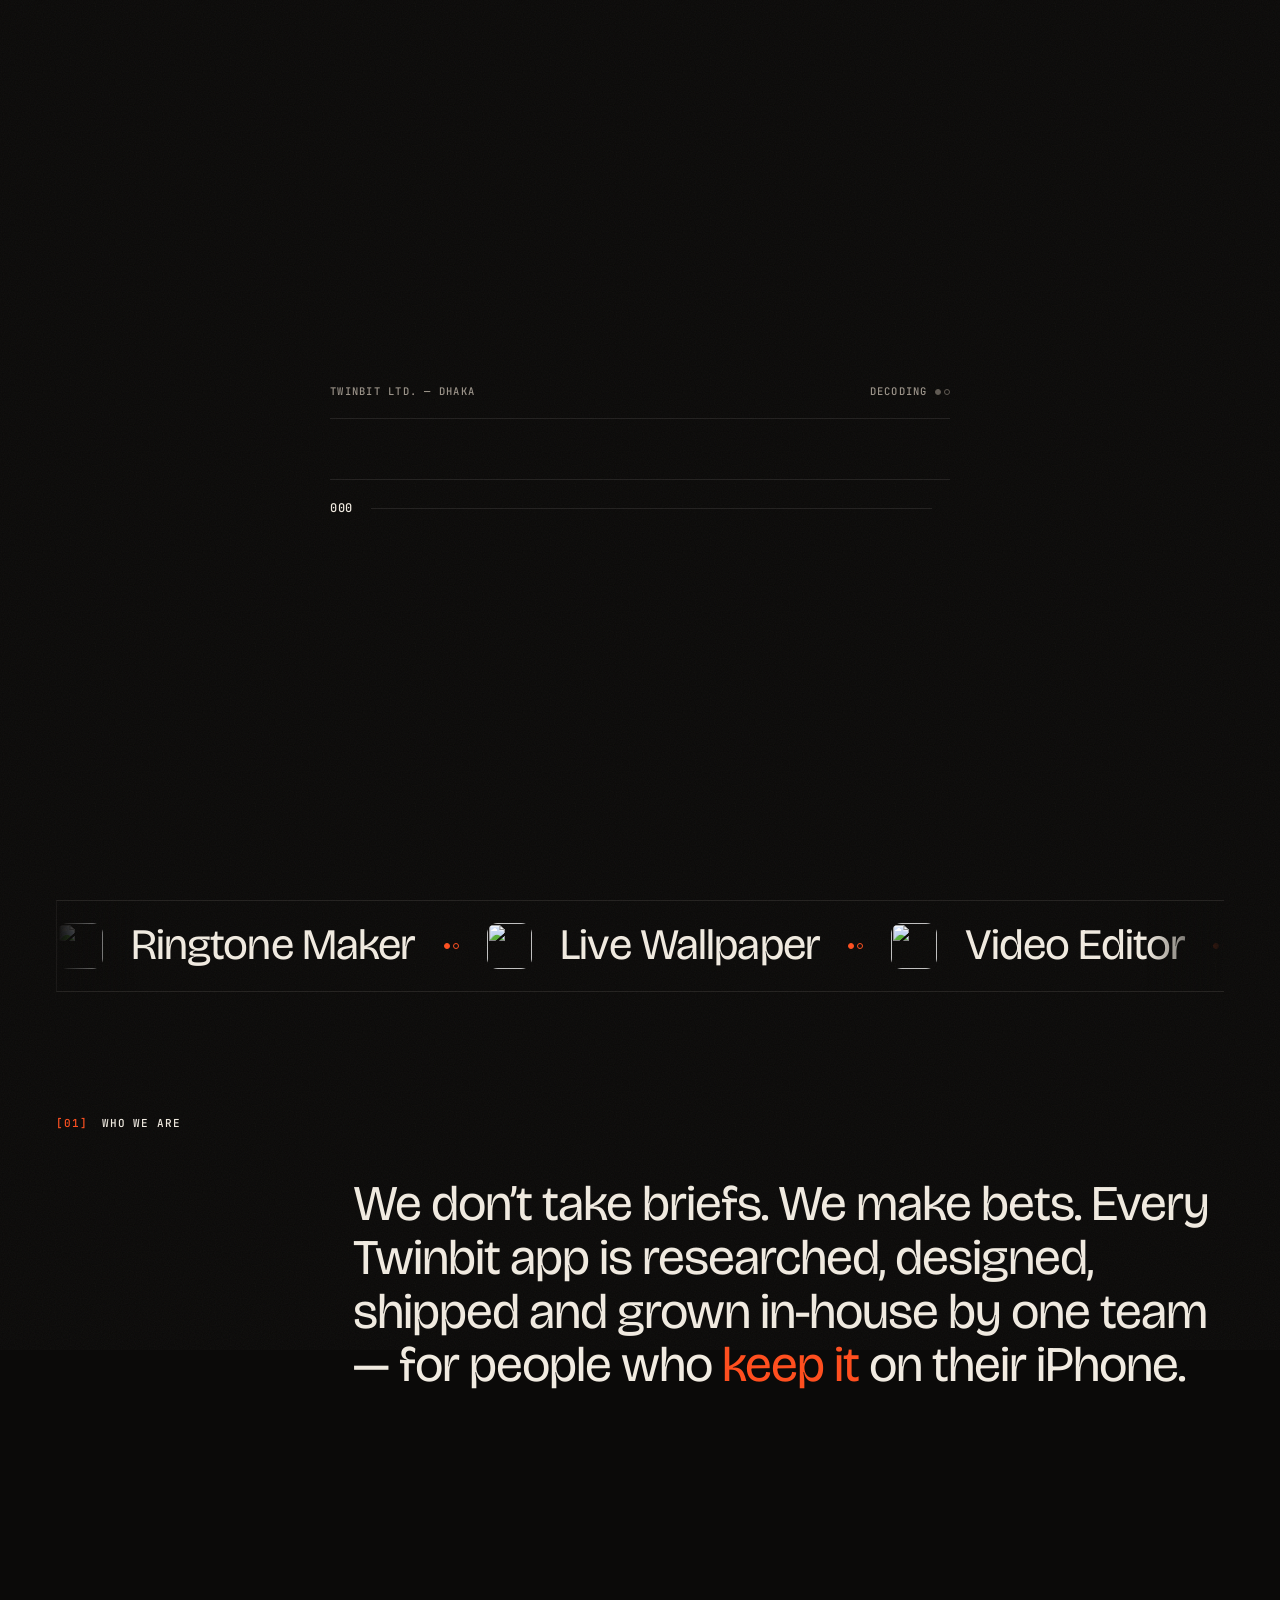
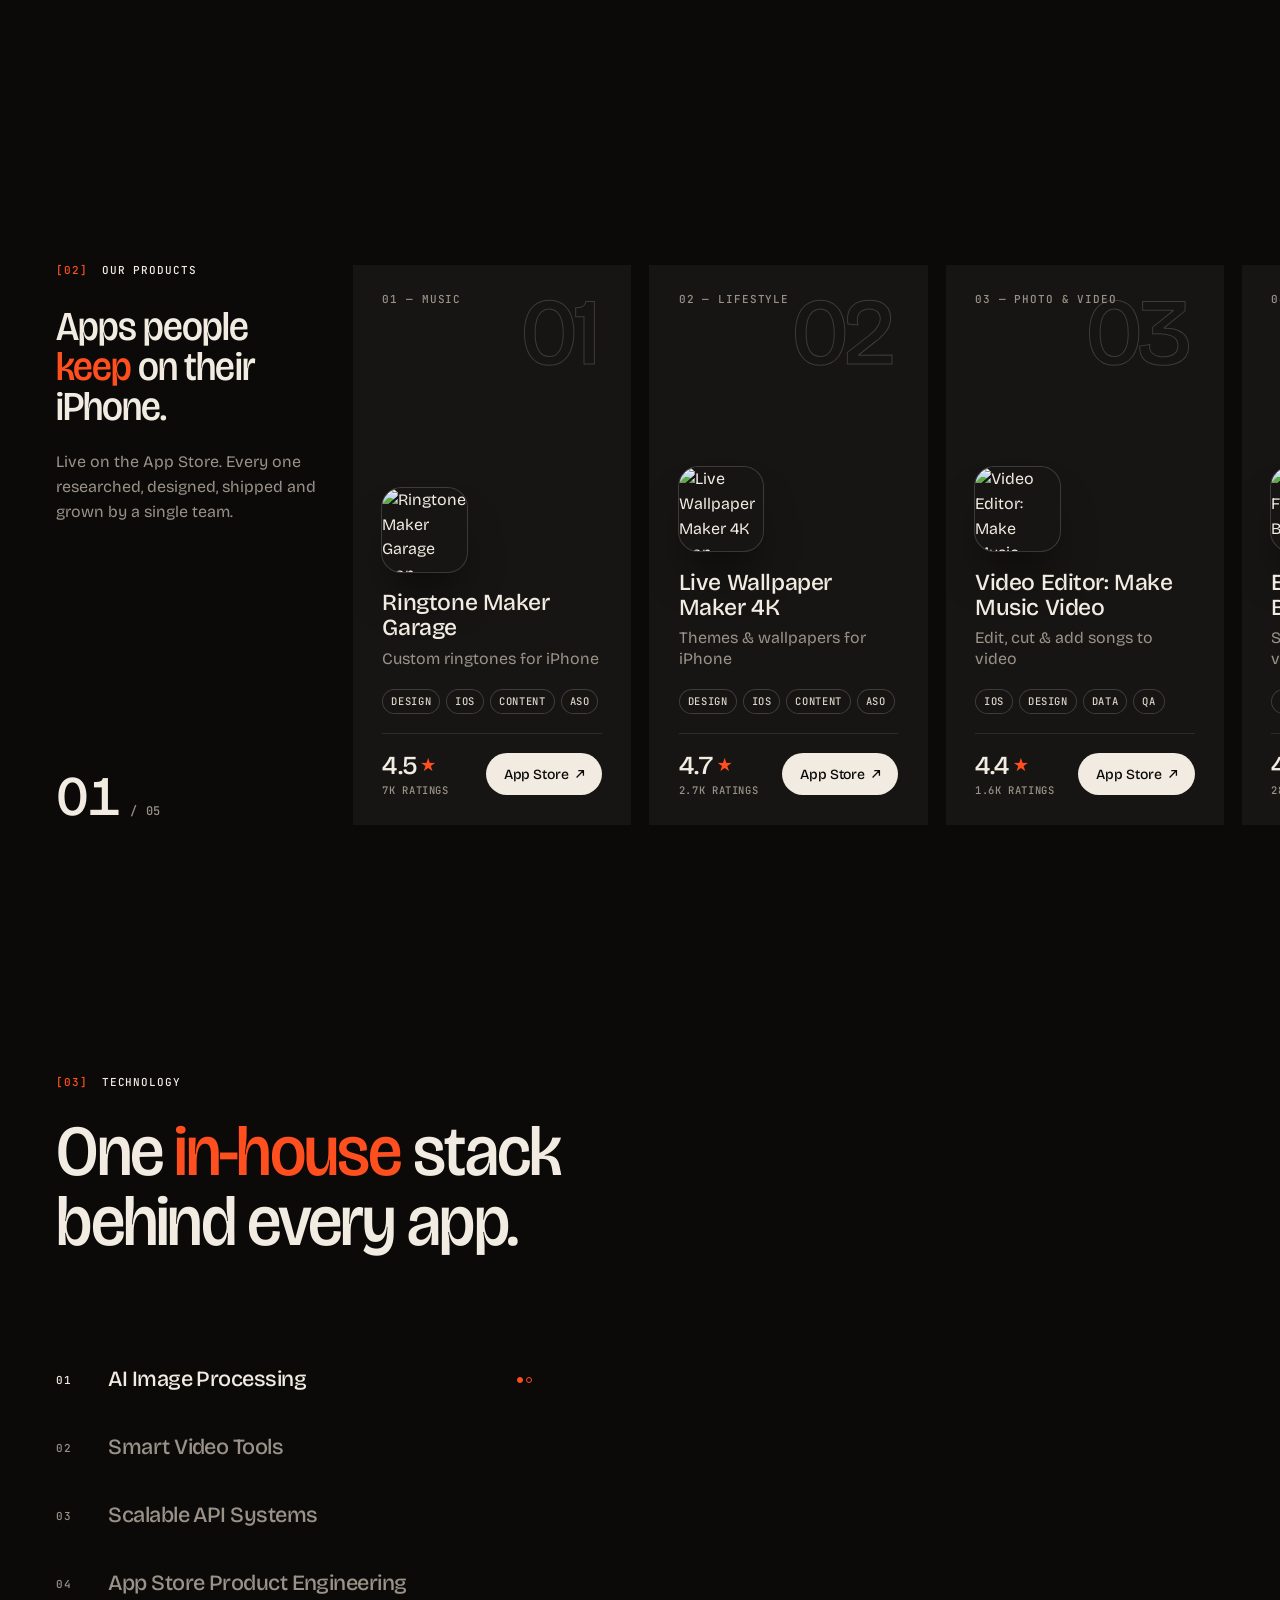
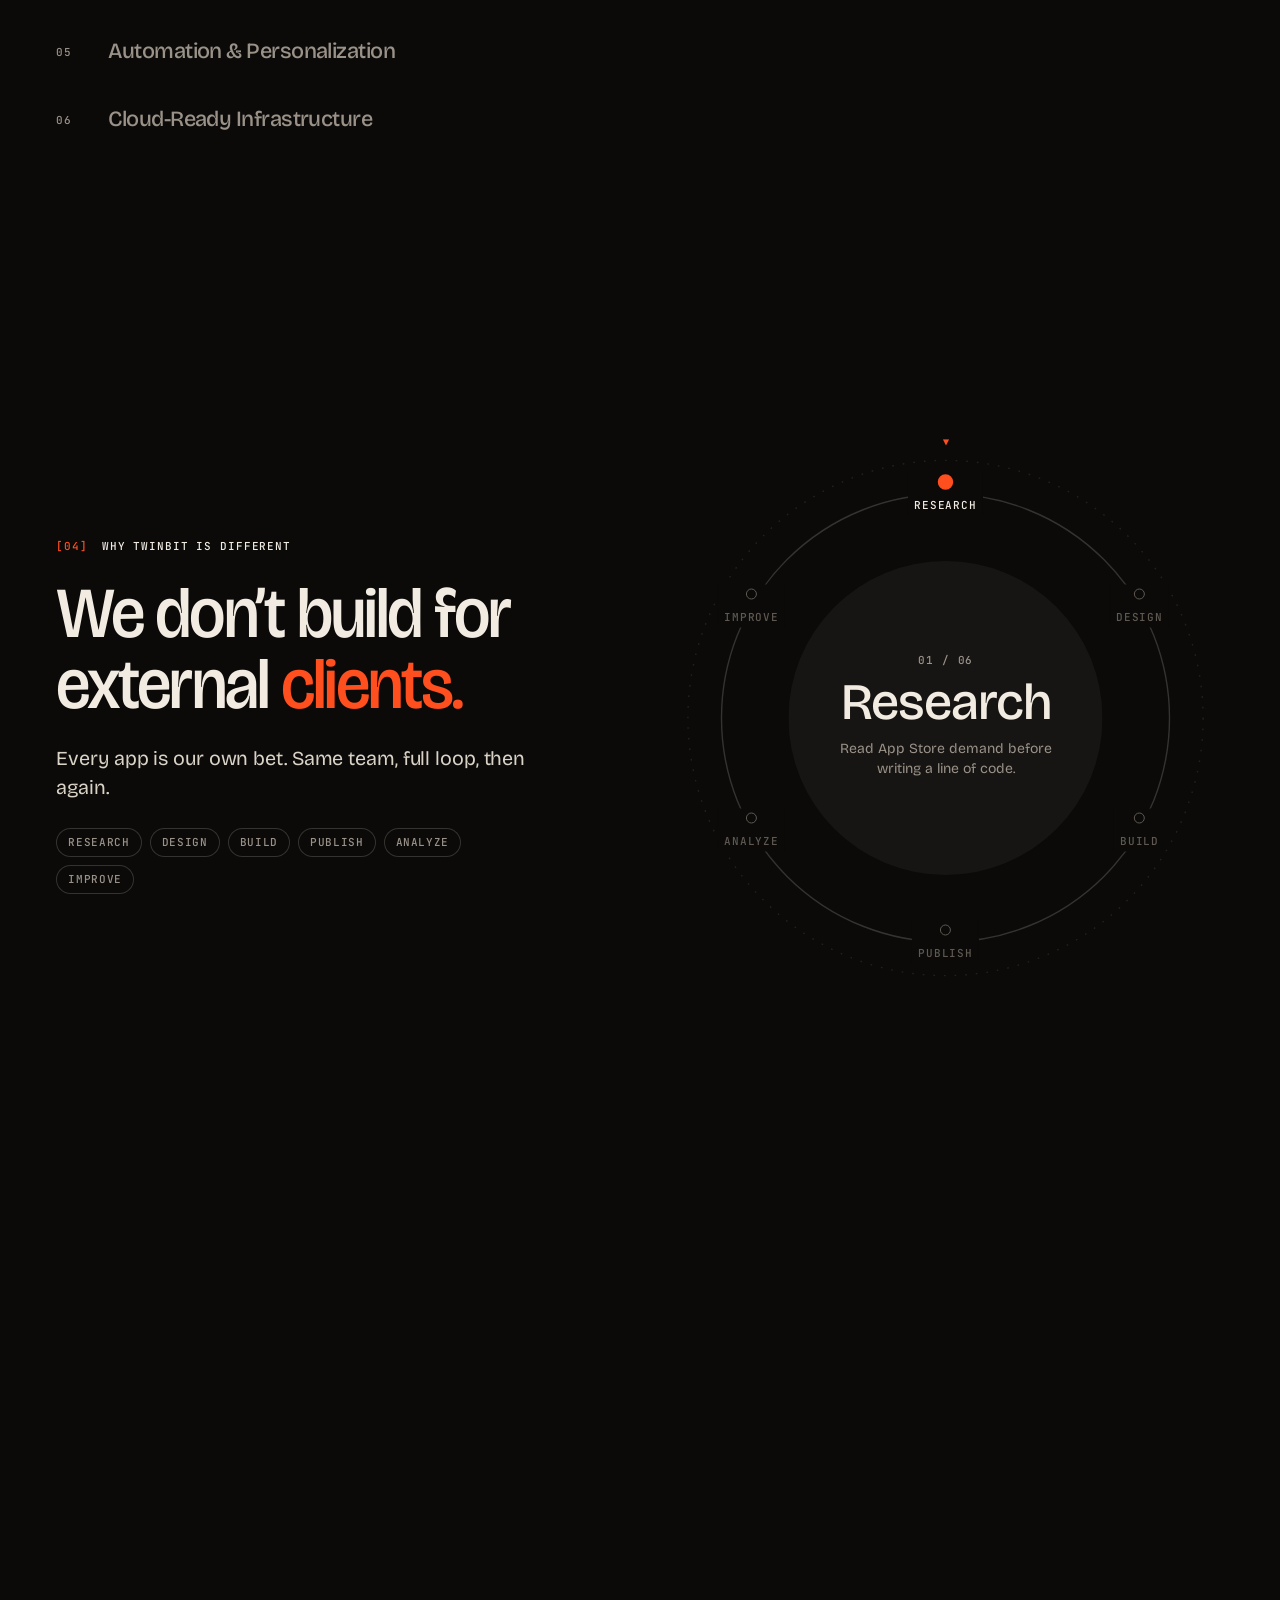
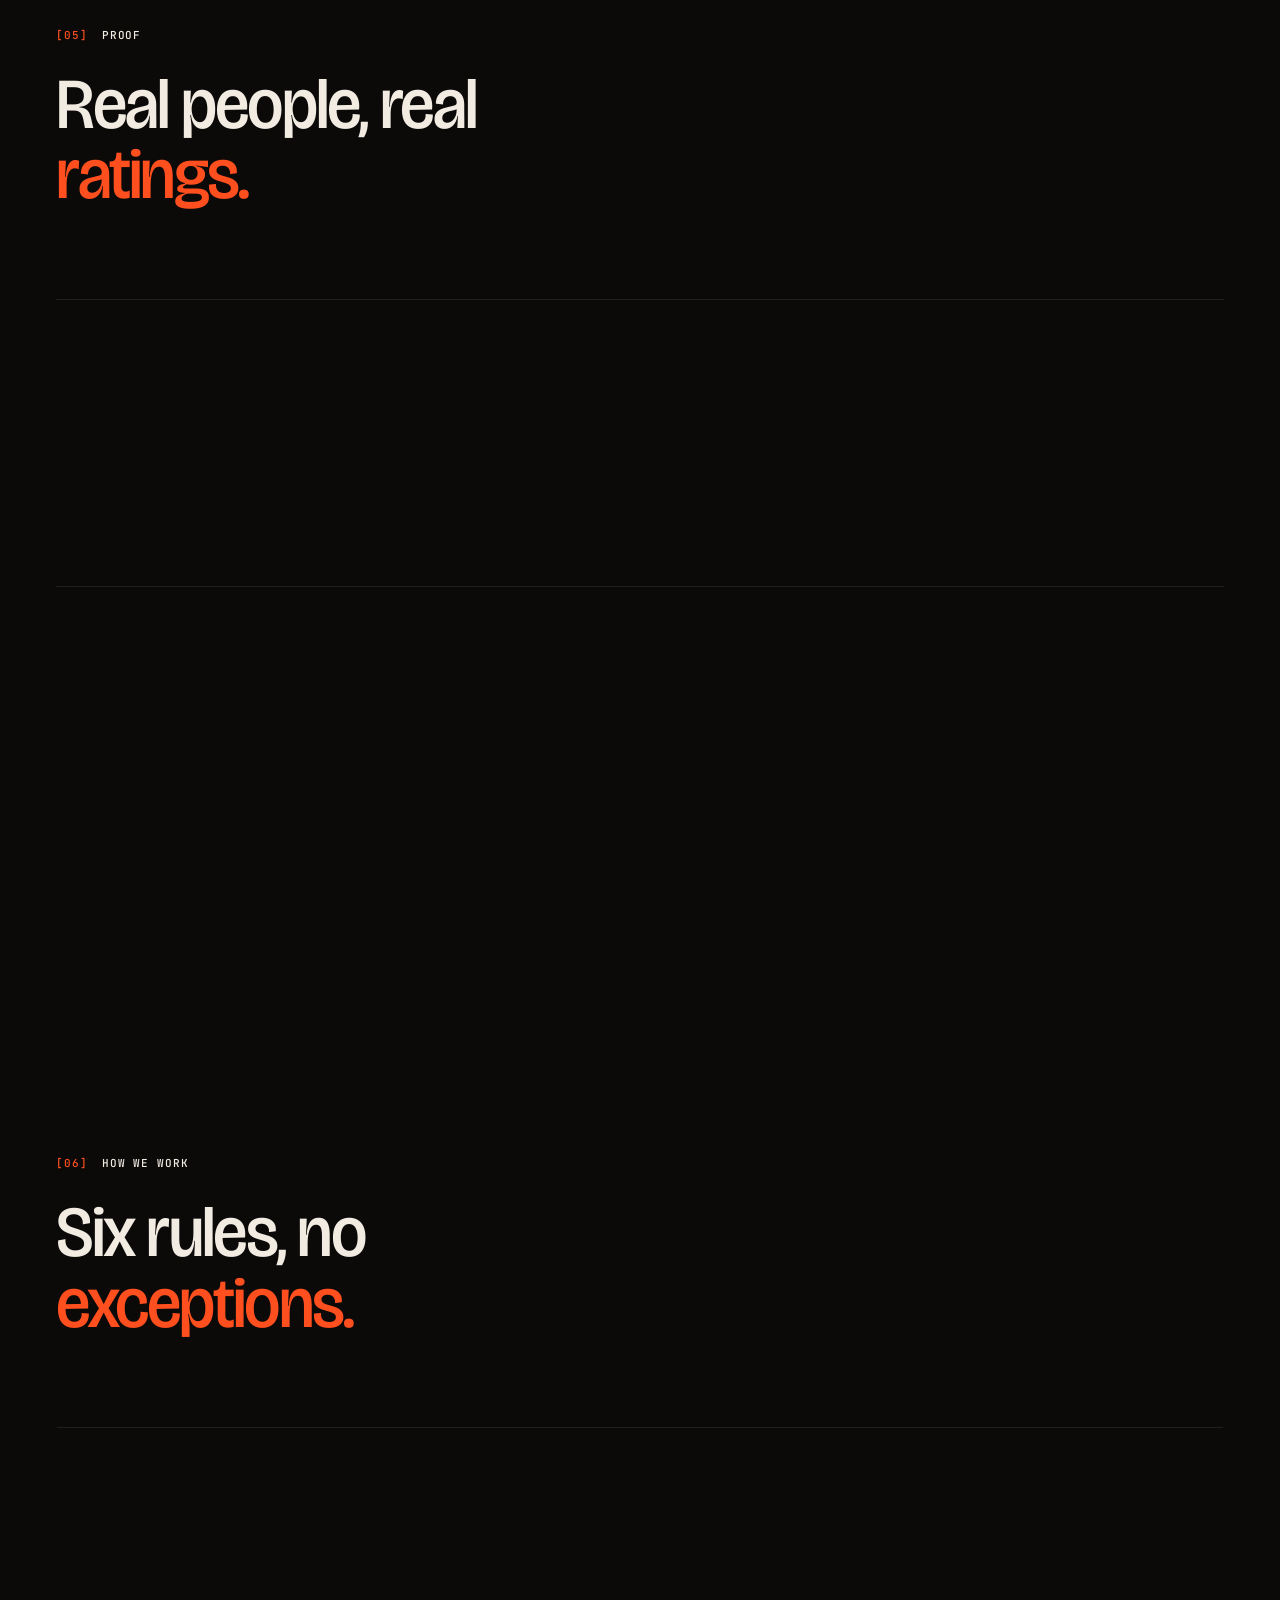
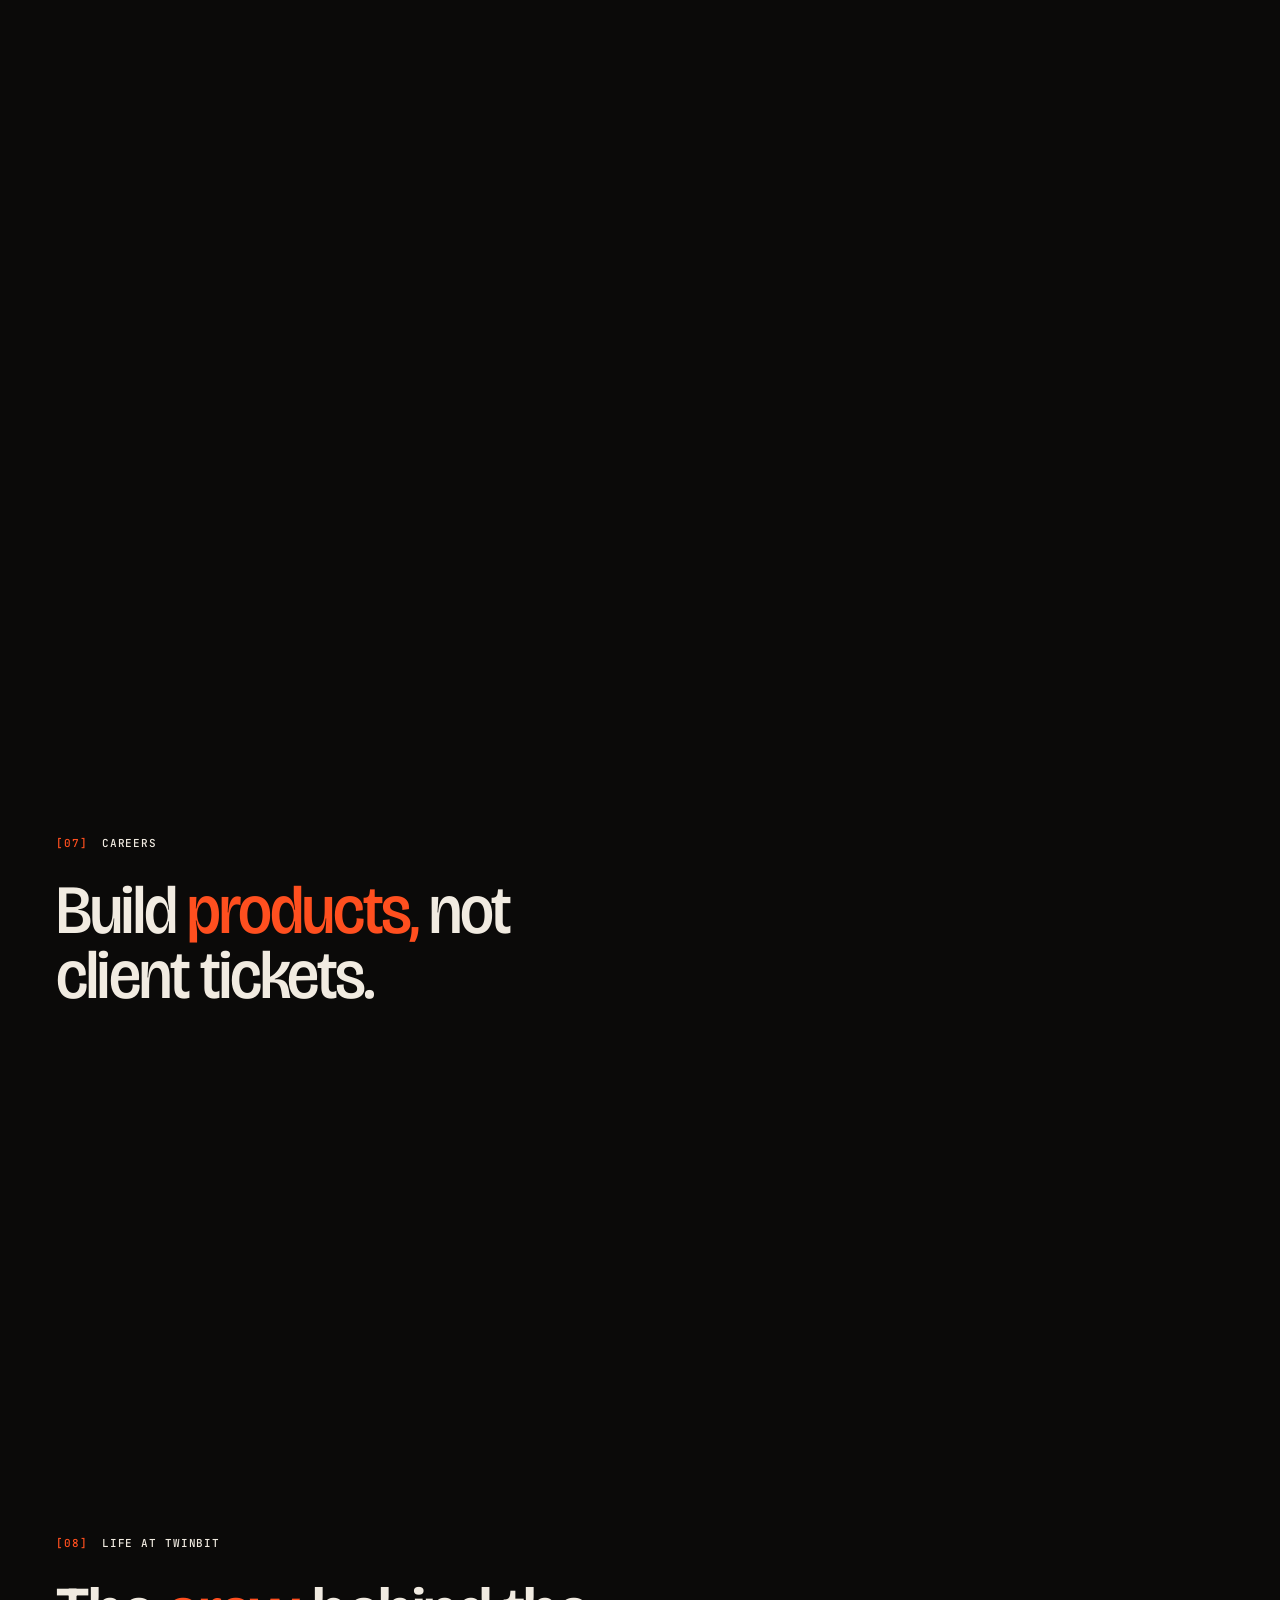
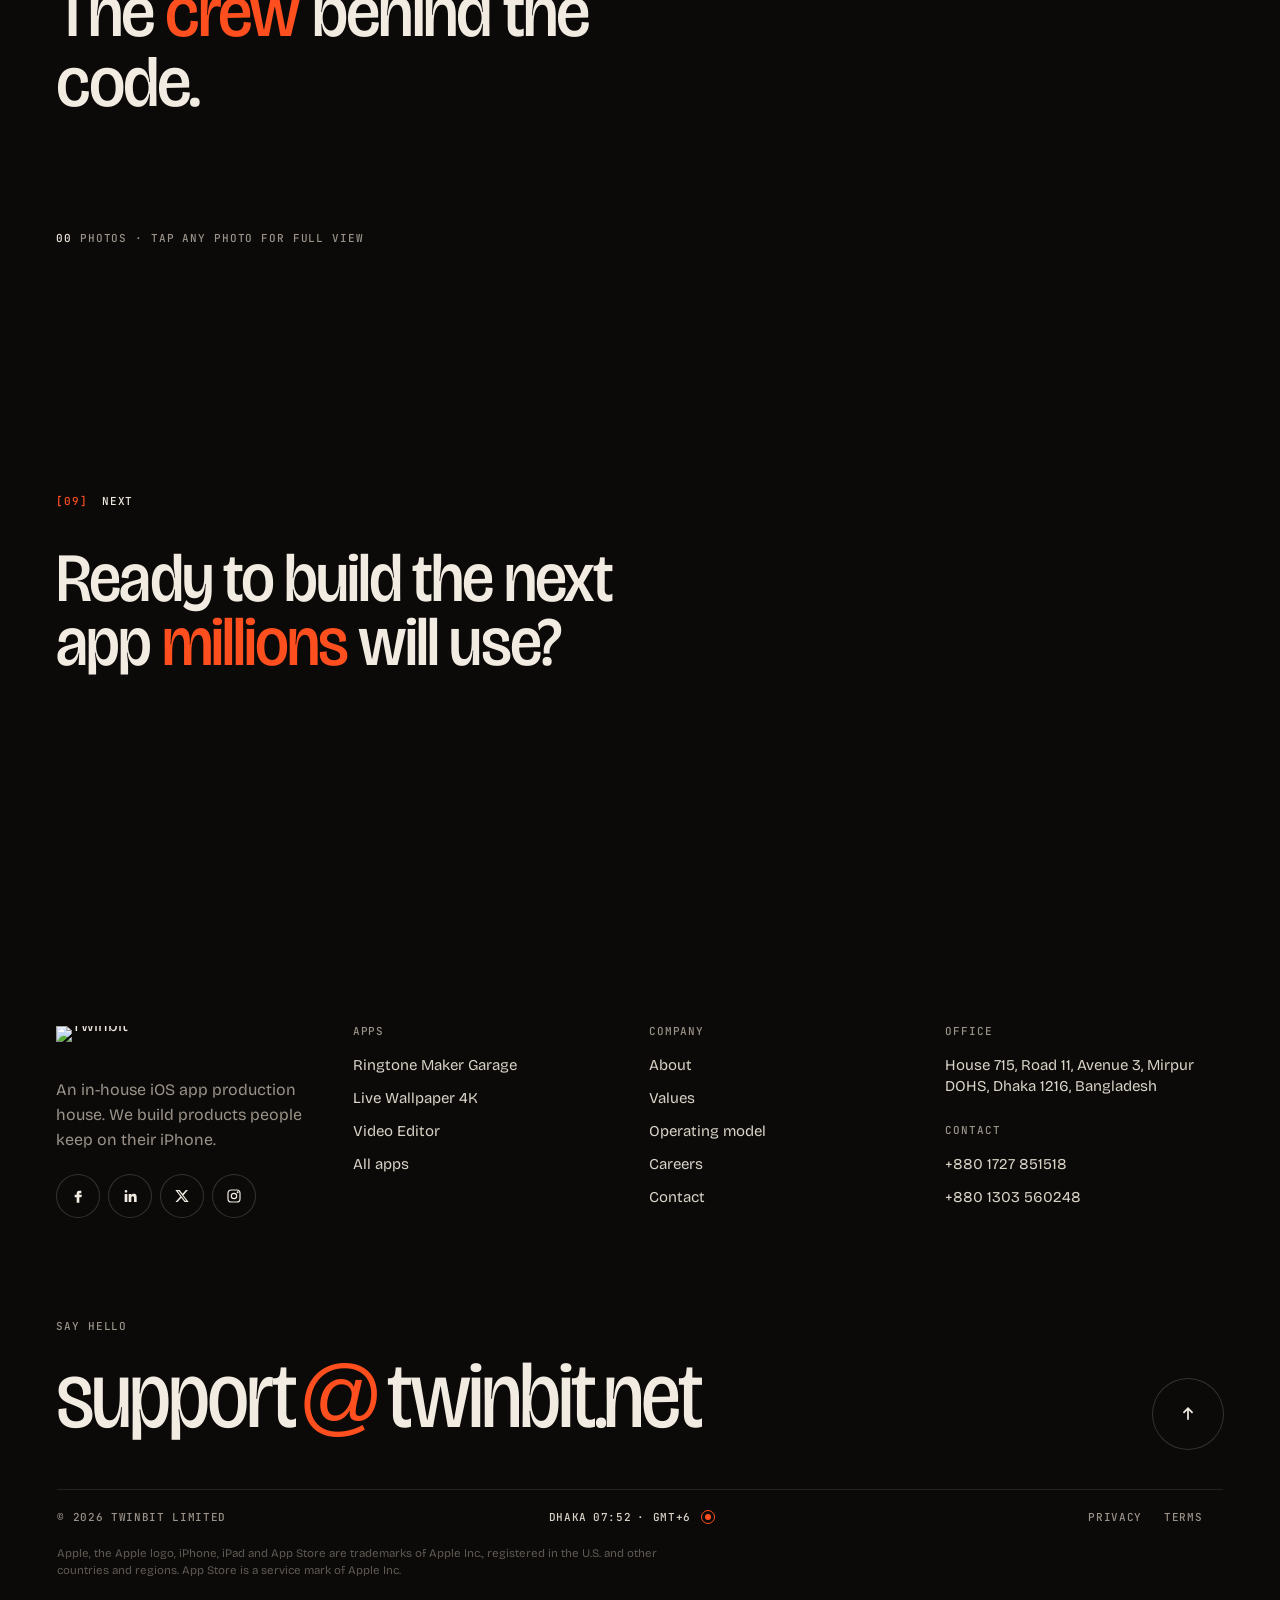
==== commit f3294070: "Update site files to latest version" ====
--- a/index.html
+++ b/index.html
@@ -9,7 +9,7 @@
 <link rel="preconnect" href="https://fonts.googleapis.com">
 <link rel="preconnect" href="https://fonts.gstatic.com" crossorigin>
 <link href="https://fonts.googleapis.com/css2?family=Bricolage+Grotesque:opsz,wdth,wght@12..96,75..100,300..700&family=Instrument+Serif:ital@0;1&family=JetBrains+Mono:wght@400;500;600&display=swap" rel="stylesheet">
-<link rel="stylesheet" href="styles.css?v=1795187639">
+<link rel="stylesheet" href="styles.css?v=1795256873">
 <script>document.documentElement.classList.replace('no-js','js');
 /* theme before first paint: saved choice, else dark (brand default) */
 (function(){try{var t=localStorage.getItem('tb-theme');}catch(e){}var d=document.documentElement;d.dataset.theme=t==='light'?'light':'dark';document.querySelector('meta[name=theme-color]').content=d.dataset.theme==='light'?'#f3eee6':'#0b0a09';
@@ -429,6 +429,6 @@
 <script src="hero-trail.js?v=1795187639"></script>
 <script src="assets/life/gallery.js?v=1795187639"></script>
 <script src="assets/logo-letters.js?v=1795187639"></script>
-<script src="app.js?v=1795187639"></script>
+<script src="app.js?v=1795256873"></script>
 </body>
 </html>
--- a/styles.css
+++ b/styles.css
@@ -220,15 +220,20 @@
 .menu-open .burger i:nth-child(1){top:22.5px;transform:rotate(45deg)}
 .menu-open .burger i:nth-child(2){top:22.5px;transform:rotate(-45deg)}
 
-.mmenu{position:fixed;inset:0;z-index:70;background:var(--ink);clip-path:inset(0 0 100% 0);transition:clip-path 1s var(--e-wipe);display:flex;flex-direction:column;justify-content:space-between;padding:110px var(--mx) 32px;visibility:hidden}
-.menu-open .mmenu{clip-path:inset(0 0 0 0);visibility:visible}
+.mmenu{position:fixed;inset:0;z-index:70;background:var(--ink);clip-path:inset(0 0 100% 0);display:flex;flex-direction:column;justify-content:space-between;padding:110px var(--mx) 32px;visibility:hidden;
+  transition:clip-path .9s var(--e-wipe) .28s,visibility 0s linear 1.2s} /* close: links leave first, then the panel wipes up, then it hides */
+.menu-open .mmenu{clip-path:inset(0 0 0 0);visibility:visible;transition:clip-path 1s var(--e-wipe),visibility 0s}
 .mmenu nav a{display:flex;align-items:baseline;gap:16px;padding:10px 0;border-bottom:1px solid var(--line);font:500 clamp(40px,11vw,64px)/1 var(--f-sans);letter-spacing:-.045em;overflow:hidden}
-.mmenu nav a span{display:block;transform:translateY(105%);transition:transform .9s var(--e-out)}
+.mmenu nav a span,.mmenu nav a small{display:block;transform:translateY(105%);transition:none}
 .mmenu nav a small{font:500 11px var(--f-mono);color:var(--signal);letter-spacing:.06em}
-.menu-open .mmenu nav a span{transform:none}
-.menu-open .mmenu nav a:nth-child(2) span{transition-delay:.06s}.menu-open .mmenu nav a:nth-child(3) span{transition-delay:.12s}
-.menu-open .mmenu nav a:nth-child(4) span{transition-delay:.18s}.menu-open .mmenu nav a:nth-child(5) span{transition-delay:.24s}
-.mmenu nav a:first-child span{transition-delay:.0s}
+.mmenu__foot{opacity:0;transform:translateY(12px)}
+/* open: rise in, staggered */
+.menu-open .mmenu nav a span,.menu-open .mmenu nav a small{transform:none;transition:transform .9s var(--e-out) calc(.28s + var(--i,0) * .06s)}
+.menu-open .mmenu__foot{opacity:1;transform:none;transition:opacity .8s var(--e-ui) .55s,transform .9s var(--e-out) .55s}
+/* close: rise out upward, reverse stagger, before the wipe */
+.menu-closing .mmenu nav a span,.menu-closing .mmenu nav a small{transform:translateY(-105%);transition:transform .5s cubic-bezier(.7,0,.84,0) calc((5 - var(--i,0)) * .035s)}
+.menu-closing .mmenu__foot{opacity:0;transform:translateY(-8px);transition:opacity .35s var(--e-ui),transform .45s var(--e-ui)}
+.mmenu nav a:nth-child(1){--i:0}.mmenu nav a:nth-child(2){--i:1}.mmenu nav a:nth-child(3){--i:2}.mmenu nav a:nth-child(4){--i:3}.mmenu nav a:nth-child(5){--i:4}.mmenu nav a:nth-child(6){--i:5}
 .mmenu__foot{display:flex;flex-direction:column;gap:18px}
 
 /* side rail (section index) */
@@ -369,7 +374,7 @@
 .model{height:320vh;--dial:min(560px,44vw);margin-block:calc(var(--sec) - (100svh - var(--dial)) / 2)}
 .model__stage{position:sticky;top:0;height:100svh;display:grid;grid-template-columns:repeat(12,minmax(0,1fr));column-gap:var(--gut);align-items:center;padding-inline:var(--mx);overflow:hidden}
 .model__copy{grid-column:1/6;display:flex;flex-direction:column;gap:26px}
-.model__dialbox{grid-column:7/13;justify-self:center;position:relative;width:var(--dial);aspect-ratio:1;margin-left:var(--gut)}
+.model__dialbox{grid-column:7/13;justify-self:center;position:relative;width:var(--dial);aspect-ratio:1;margin-left:var(--gut);translate:.5px 0}
 .dial{position:absolute;inset:0}
 .dial svg{position:absolute;inset:0;width:100%;height:100%;overflow:visible}
 .dial__ring{will-change:transform;position:absolute;inset:0}
@@ -568,7 +573,7 @@
   .model{margin-block:0}
   .model__copy{grid-column:1/-1;align-self:end;padding-top:90px}
   .model__stage{grid-template-rows:auto 1fr;align-items:start;row-gap:24px}
-  .model__dialbox{grid-column:1/-1;width:min(460px,78vw,52svh);align-self:start;margin-left:0}
+  .model__dialbox{grid-column:1/-1;width:min(460px,78vw,52svh);align-self:start;margin-left:0;translate:calc(var(--gut) / 2 + .5px) 0} /* stacked: dial centre + arrow sit on the page's centre grid line */
   .model__copy .lead{display:none}
   .proof__stats{grid-template-columns:repeat(2,minmax(0,1fr));row-gap:0}
   .proof__rule{display:block;grid-column:1/-1;height:1px;background:var(--line)} /* one static rule spanning the gutter — never splits during the cell reveal */
